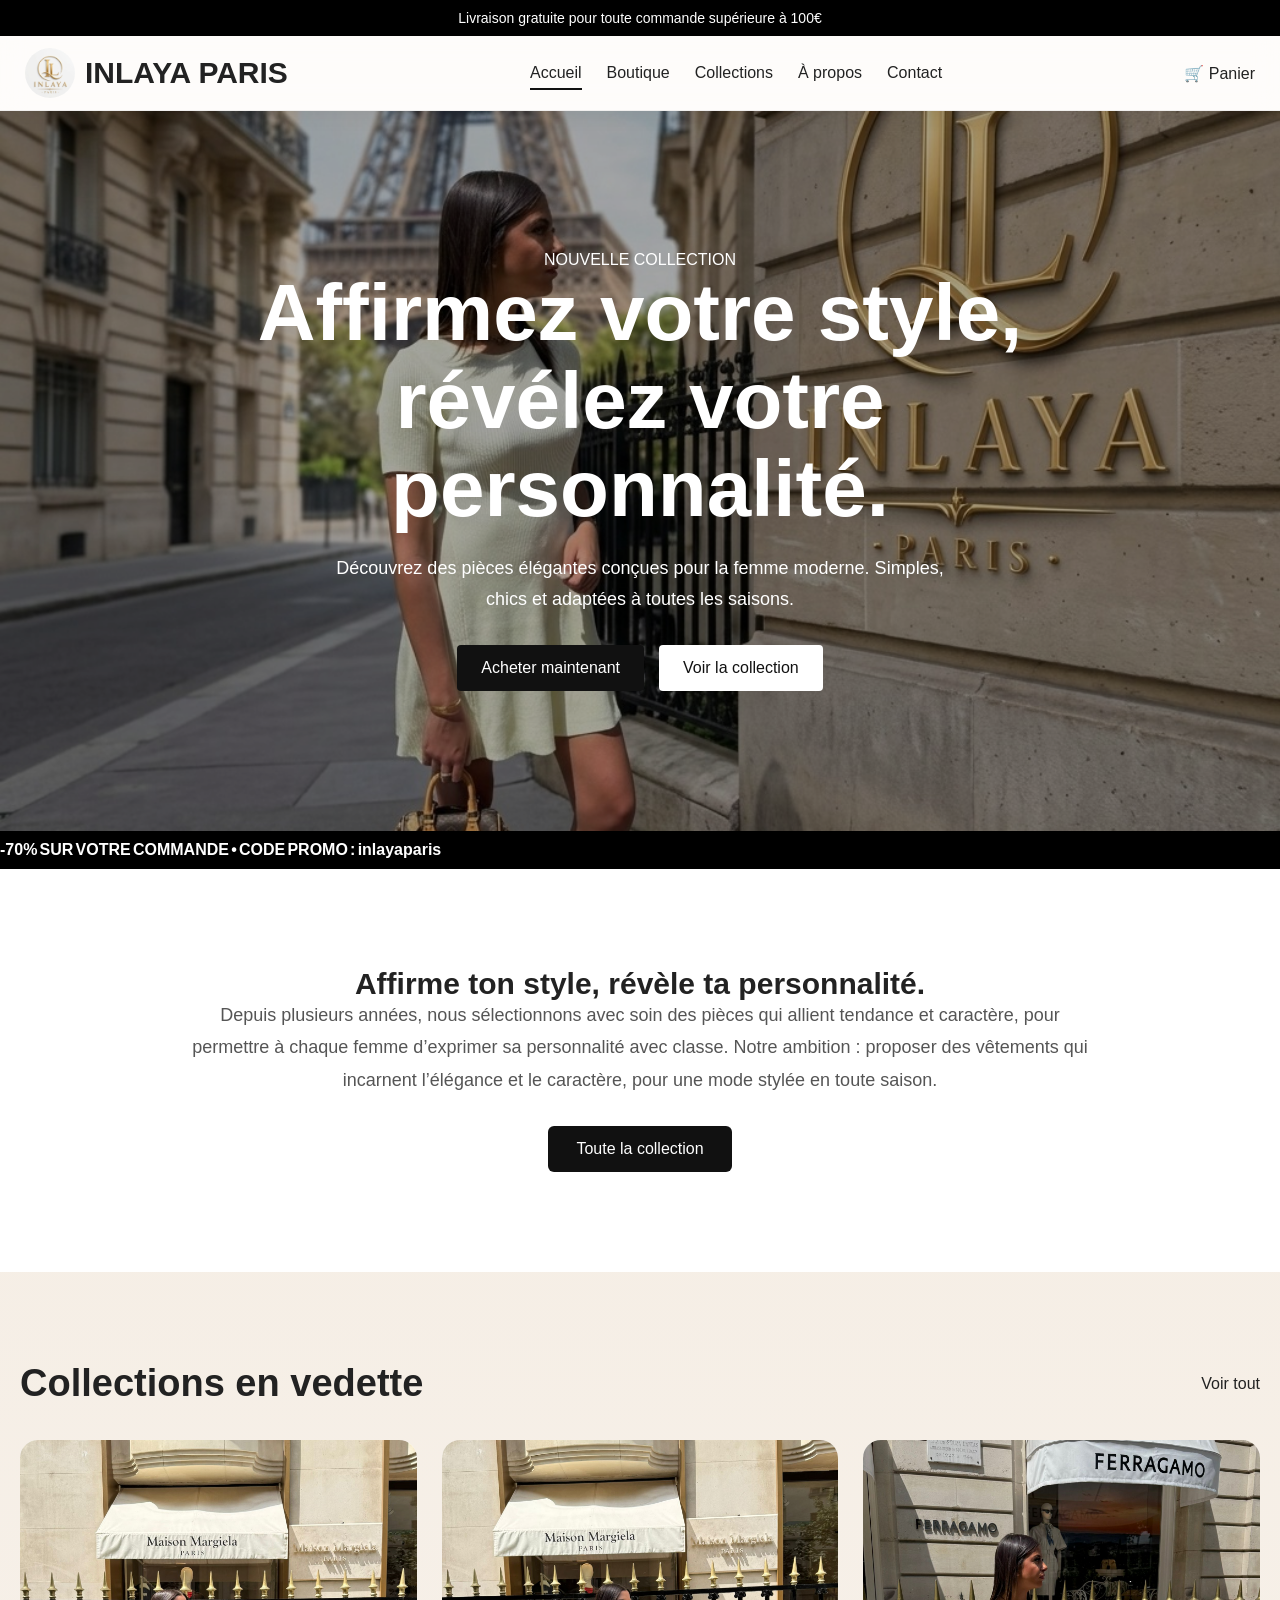
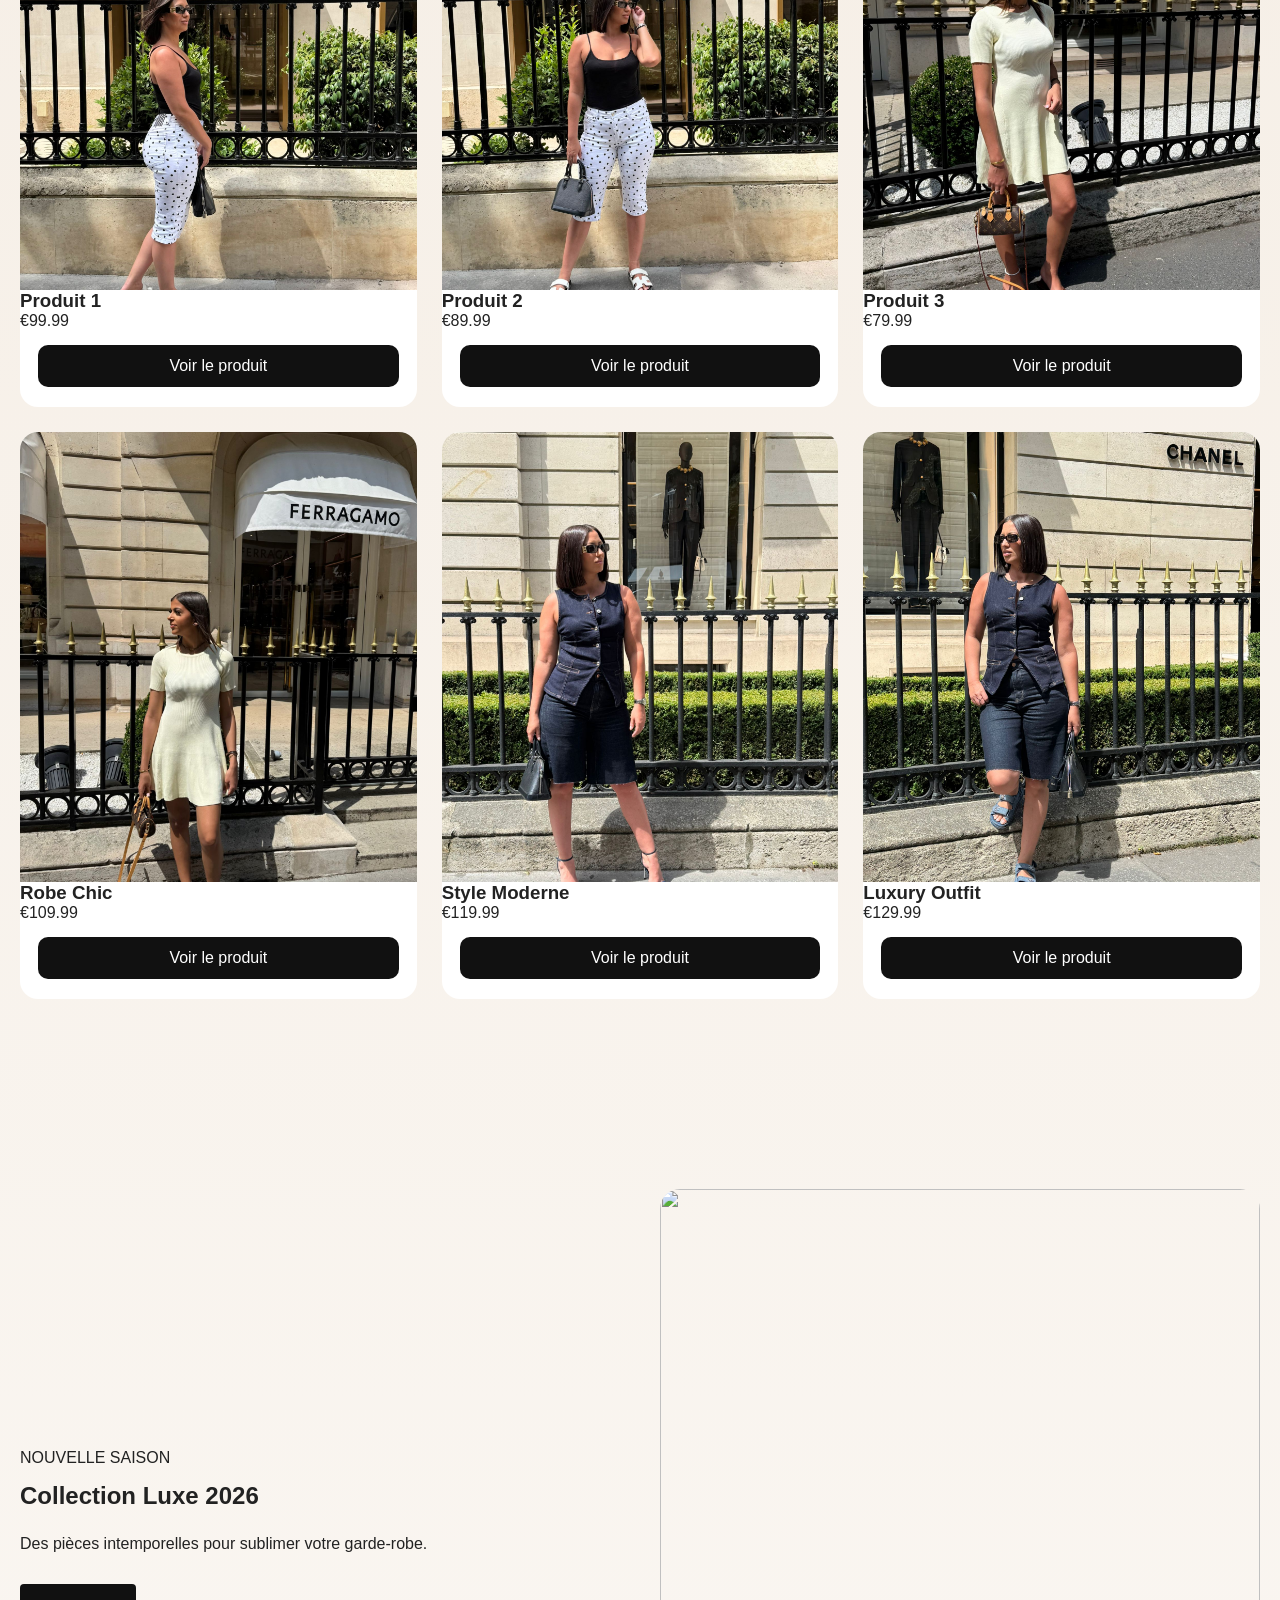
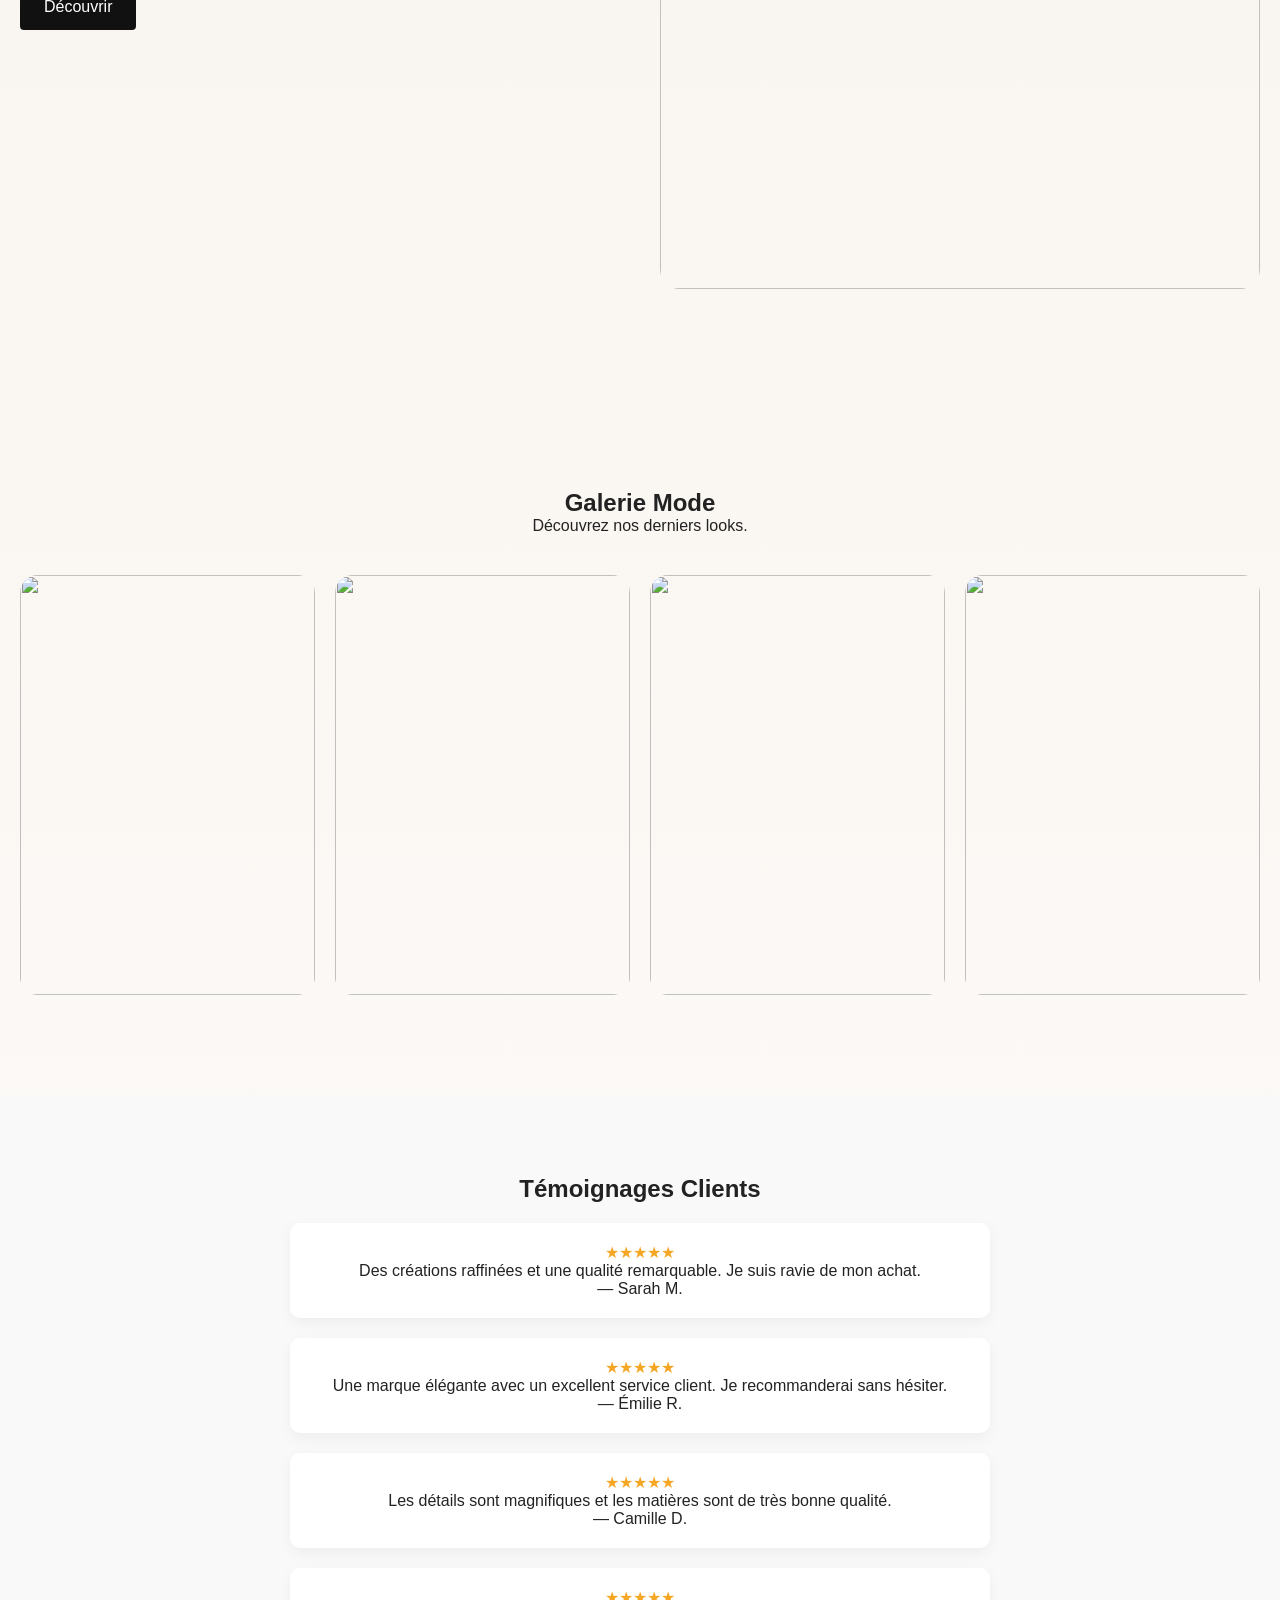
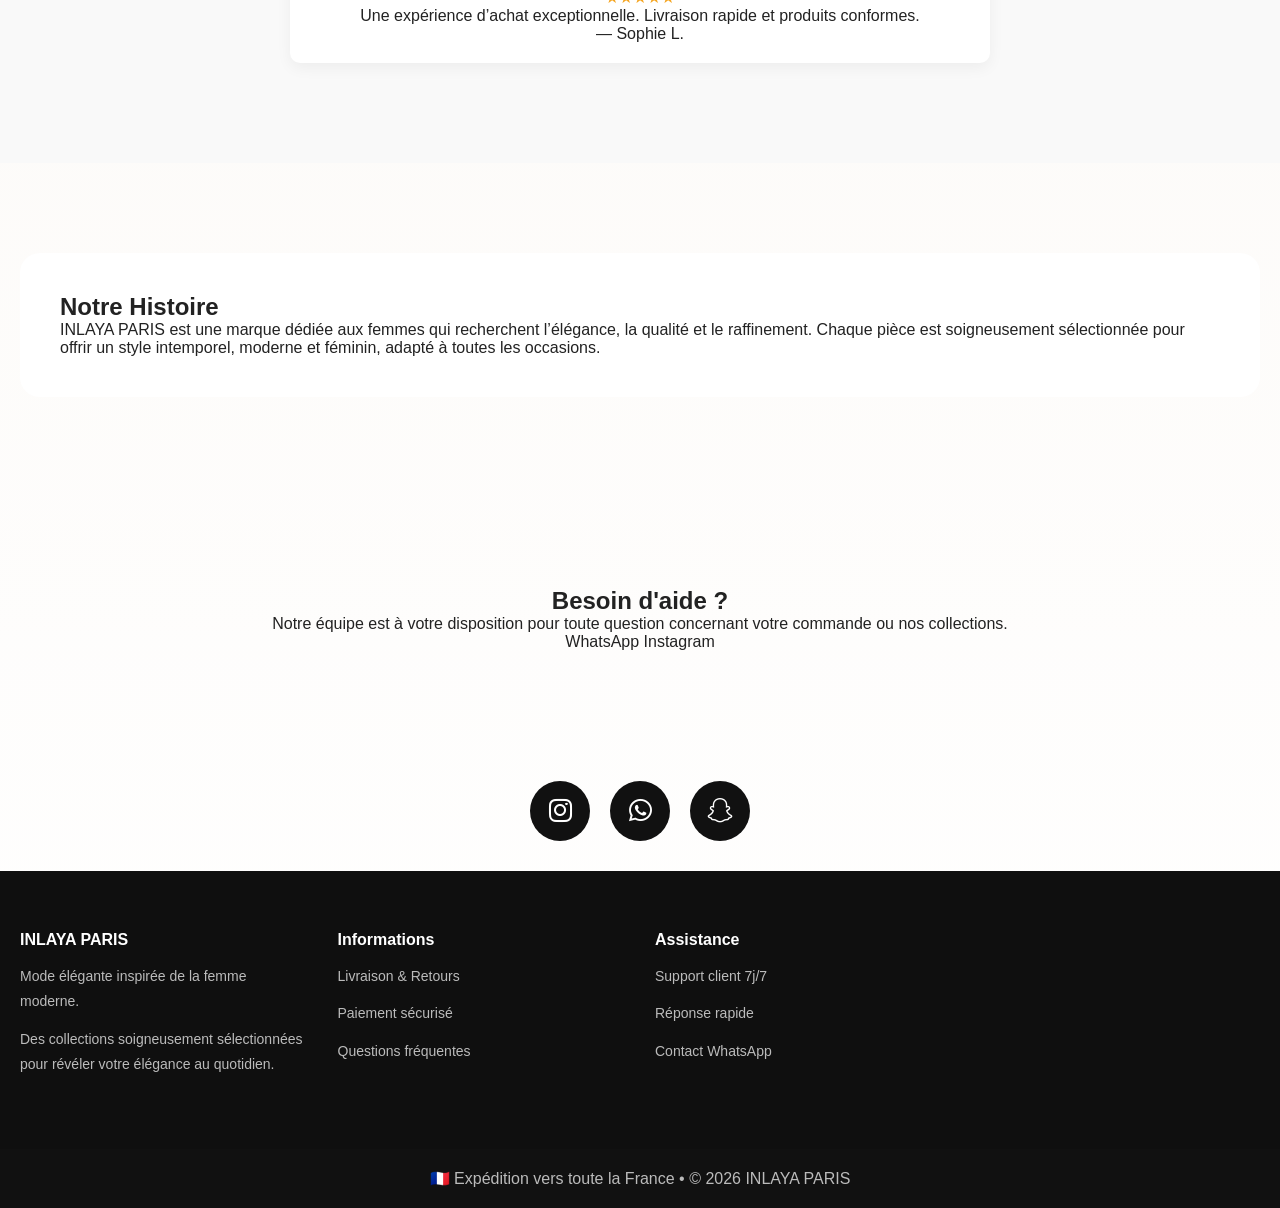
==== index.html @ 88d2aca7 "update" ====
<!DOCTYPE html>
<html lang="fr">
<head>
<meta charset="UTF-8">
<meta name="viewport" content="width=device-width, initial-scale=1.0">

<title>INLAYA PARIS | Nouvelle Collection en ligne</title>

<link rel="stylesheet" href="style.css">

<!-- Font Awesome -->
<link rel="stylesheet" href="https://cdnjs.cloudflare.com/ajax/libs/font-awesome/6.5.1/css/all.min.css">

</head>

<body>

<!-- TOP BAR -->
<div class="topbar">
    <p>Livraison gratuite pour toute commande supérieure à 100€</p>
</div>

<!-- HEADER -->
<header class="header">

   <div class="brand">

    <img src="images/Inlaya-paris.png" alt="INLAYA PARIS Logo" class="brand-logo">


    <h1 class="brand-title">INLAYA PARIS</h1>

</div>

    <button class="menu-btn" id="menuBtn">
        ☰
    </button>

    <nav class="nav">

        <a href="index.html" class="active">Accueil</a>
        <a href="shop.html">Boutique</a>
        <a href="#collections">Collections</a>
        <a href="#about">À propos</a>
        <a href="#contact">Contact</a>

    </nav>

    <div class="cart-btn" onclick="openCart()">
        🛒 Panier
    </div>

</header>


<!-- MOBILE MENU -->

<div class="mobile-menu" id="mobileMenu">

    <a href="index.html">Accueil</a>

    <a href="shop.html">Boutique</a>

    <a href="#collections">Collections</a>

    <a href="#about">À propos</a>

    <a href="#contact">Contact</a>

</div>

<!-- HERO -->

<section class="hero">

    <div class="hero-overlay"></div>

    <div class="hero-content">

        <span class="badge">
            NOUVELLE COLLECTION
        </span>

        <h1>
            Affirmez votre style, révélez votre personnalité.
        </h1>

        <p>
            Découvrez des pièces élégantes conçues pour la femme moderne. Simples, chics et adaptées à toutes les saisons.
        </p>

        <div class="hero-actions">

            <a href="shop.html" class="btn btn-dark">
                Acheter maintenant
            </a>

            <a href="#collections" class="btn btn-light">
                Voir la collection
            </a>

        </div>

    </div>

</section>

<div class="promo-bar">
  <span class="promo-text">-70% SUR VOTRE COMMANDE • CODE PROMO : inlayaparis</span>
</div>


<!-- ABOUT / BRAND TEXT SECTION -->
<section class="brand-message">

    <div class="container">

        <h2 class="brand-title">
            Affirme ton style, révèle ta personnalité.
        </h2>

        <p class="brand-text">
            Depuis plusieurs années, nous sélectionnons avec soin des pièces qui allient tendance et caractère, 
            pour permettre à chaque femme d’exprimer sa personnalité avec classe. 
            Notre ambition : proposer des vêtements qui incarnent l’élégance et le caractère, 
            pour une mode stylée en toute saison.
        </p>

        <a href="shop.html" class="brand-btn">
            Toute la collection
        </a>

    </div>

</section>

<!-- COLLECTIONS -->

<section class="section" id="collections">

    <div class="section-head">

        <h2>
            Collections en vedette
        </h2>

        <a href="shop.html">
            Voir tout
        </a>

    </div>

    <div class="grid-3">

    <article class="card">
        <img src="images/product-1.jpeg" alt="">
        <h3>Produit 1</h3>
        <p>€99.99</p>
        <a href="product.html" class="product-btn">
    Voir le produit
</a>
    </article>

    <article class="card">
        <img src="images/product-2.jpeg" alt="">
        <h3>Produit 2</h3>
        <p>€89.99</p>
        <a href="product.html" class="product-btn">
    Voir le produit
</a>
    </article>

    <article class="card">
        <img src="images/product-3.jpeg" alt="">
        <h3>Produit 3</h3>
        <p>€79.99</p>
        <a href="product.html" class="product-btn">
    Voir le produit
</a>
    </article>

    <!-- PRODUCT 4 -->
    <article class="card">
        <img src="images/product-4.jpeg" alt="Product 4">
        <h3>Robe Chic</h3>
        <p>€109.99</p>
        <a href="product.html" class="product-btn">
    Voir le produit
</a>
    </article>

    <!-- PRODUCT 5 -->
    <article class="card">
        <img src="images/product-5.jpeg" alt="Product 5">
        <h3>Style Moderne</h3>
        <p>€119.99</p>
        <a href="product.html" class="product-btn">
    Voir le produit
</a>
    </article>

    <!-- PRODUCT 6 -->
    <article class="card">
        <img src="images/product-6.jpeg" alt="Product 6">
        <h3>Luxury Outfit</h3>
        <p>€129.99</p>
        <a href="product.html" class="product-btn">
    Voir le produit
</a>
    </article>

</div>

    </div>

</section>

<!-- LOOKBOOK -->

<section class="lookbook">

    <div class="lookbook-content">

        <div class="lookbook-text">

            <span>
                NOUVELLE SAISON
            </span>

            <h2>
                Collection Luxe 2026
            </h2>

            <p>
                Des pièces intemporelles pour sublimer votre garde-robe.
            </p>

            <a href="shop.html" class="btn btn-dark">
                Découvrir
            </a>

        </div>

        <div class="lookbook-image">

            <img src="images/lookbook.jpg" alt="">

        </div>

    </div>

</section>

<!-- GALLERY -->

<section class="gallery-section">

    <div class="gallery-header">

        <h2>Galerie Mode</h2>
        <p>Découvrez nos derniers looks.</p>

    </div>

    <div class="gallery-grid">

        <img src="images/gallery1.jpg" alt="">
        <img src="images/gallery2.jpg" alt="">
        <img src="images/gallery3.jpg" alt="">
        <img src="images/gallery4.jpg" alt="">

    </div>

</section>




<!-- TESTIMONIALS -->

<section class="testimonials">
    <h2>Témoignages Clients</h2>

    <div class="testimonial">
        <p>★★★★★</p>
        <p>Des créations raffinées et une qualité remarquable. Je suis ravie de mon achat.</p>
        <span>— Sarah M.</span>
    </div>

    <div class="testimonial">
        <p>★★★★★</p>
        <p>Une marque élégante avec un excellent service client. Je recommanderai sans hésiter.</p>
        <span>— Émilie R.</span>
    </div>

    <div class="testimonial">
        <p>★★★★★</p>
        <p>Les détails sont magnifiques et les matières sont de très bonne qualité.</p>
        <span>— Camille D.</span>
    </div>

    <div class="testimonial">
        <p>★★★★★</p>
        <p>Une expérience d’achat exceptionnelle. Livraison rapide et produits conformes.</p>
        <span>— Sophie L.</span>
    </div>

</section>

<!-- ABOUT -->

<section class="section" id="about">
    <div class="about-box">
        <h2>Notre Histoire</h2>

        <p>
            INLAYA PARIS est une marque dédiée aux femmes qui recherchent
            l’élégance, la qualité et le raffinement. Chaque pièce est
            soigneusement sélectionnée pour offrir un style intemporel,
            moderne et féminin, adapté à toutes les occasions.
        </p>
    </div>
</section>


<!-- CONTACT -->

<section class="contact-section" id="contact">

    <h2>Besoin d'aide ?</h2>

    <p>
        Notre équipe est à votre disposition pour toute question concernant votre commande ou nos collections.
    </p>

    <div class="contact-buttons">

        <a href="https://wa.me/212762730446" target="_blank" class="contact-btn">
            WhatsApp
        </a>

        <a href="https://instagram.com/inlaya_paris" target="_blank" class="contact-btn">
            Instagram
        </a>

    </div>

</section>

<!-- SOCIAL ICONS -->

<div class="social-icons">

    <a href="https://instagram.com/inlaya_paris?igsh=MWNzd2pnZnVuemdpNg==" target="_blank">
        <i class="fab fa-instagram"></i>
    </a>

    <a href="https://wa.me/212762730446" target="_blank">
        <i class="fab fa-whatsapp"></i>
    </a>

    <a href="https://snapchat.com/add/inlayaparis" target="_blank">
        <i class="fab fa-snapchat"></i>
    </a>

</div>

<!-- FOOTER SECTION -->

<section class="footer-section">

    <footer class="footer">

        <div>
    <h3>INLAYA PARIS</h3>

    <p>
        Mode élégante inspirée de la femme moderne.
    </p>

    <p>
        Des collections soigneusement sélectionnées pour révéler votre élégance au quotidien.
    </p>

</div>

        <div>
            <h3>Informations</h3>
            <p>Livraison & Retours</p>
            <p>Paiement sécurisé</p>
            <p>Questions fréquentes</p>
        </div>

        <div>
            <h3>Assistance</h3>
            <p>Support client 7j/7</p>
            <p>Réponse rapide</p>
            <p>Contact WhatsApp</p>
        </div>

    </footer>

    <div class="copyright">

        <p>🇫🇷 Expédition vers toute la France • © 2026 INLAYA PARIS</p>

    </div>

</section>

<script src="script.js"></script>

</body>
</html>
---- style.css ----
:root{
    --bg:#f3eadf;
    --dark:#111;
    --light:#fff;
    --text:#222;
    --muted:#666;
    --line:rgba(0,0,0,.08);
}


*{
    margin:0;
    padding:0;
    box-sizing:border-box;
    scroll-behavior:smooth;
    transition:all 0.3s ease;
}

html{
    scroll-behavior:smooth;
}

body{
    font-family:Arial, Helvetica, sans-serif;
    background:linear-gradient(to bottom, #f3eadf, #ffffff);
    color:var(--text);
    overflow-x:hidden;
}

a{
    text-decoration:none;
    color:inherit;
}

img{
    width:100%;
    display:block;
}

/* TOPBAR */
.topbar{
    background:#000;
    color:#fff;
    text-align:center;
    padding:10px;
    font-size:14px;
}

/* HEADER */
.header{
    height:75px;
    padding:0 25px;
    display:flex;
    justify-content:space-between;
    align-items:center;
    background:rgba(255,255,255,.85);
    backdrop-filter:blur(12px);
    position:sticky;
    top:0;
    z-index:999;
    border-bottom:1px solid rgba(0,0,0,.05);
    box-shadow:0 5px 20px rgba(0,0,0,0.05);
}

.logo{
    font-size:28px;
    font-weight:700;
    letter-spacing:1px;
}

.nav{
    display:flex;
    gap:25px;
}

.nav a{
    position:relative;
    padding:5px 0;
}

.nav a::after{
    content:"";
    position:absolute;
    left:0;
    bottom:-3px;
    width:0;
    height:2px;
    background:#111;
    transition:.3s;
}

.nav a:hover::after,
.nav .active::after{
    width:100%;
}

.menu-btn{
    display:none;
    border:none;
    background:none;
    font-size:30px;
    cursor:pointer;
}

/* MOBILE MENU */
.mobile-menu{
    display:none;
    background:white;
    width:100%;
    position:fixed;
    top:75px;
    left:0;
    z-index:998;
    border-bottom:1px solid var(--line);
}

.mobile-menu a{
    display:block;
    padding:15px 20px;
    border-bottom:1px solid rgba(0,0,0,.05);
}

.mobile-menu.open{
    display:block;
}

/* HERO */
.hero{
    min-height:80vh;
    background:url("images/inlaya-Hero.jpg") center center/cover no-repeat;
    position:relative;
    display:flex;
    justify-content:center;
    align-items:center;
    text-align:center;
    padding:20px;
}

.hero-overlay{
    position:absolute;
    inset:0;
    background:rgba(0,0,0,.35);
}

.hero-content{
    position:relative;
    z-index:2;
    color:white;
    max-width:850px;
    animation:fadeUp 1s ease;
}

.hero h1{
    font-size:clamp(40px,7vw,80px);
    line-height:1.1;
    margin-bottom:20px;
}

.hero p{
    max-width:650px;
    margin:auto;
    font-size:18px;
    line-height:1.7;
}

.hero-actions{
    margin-top:30px;
    display:flex;
    justify-content:center;
    gap:15px;
    flex-wrap:wrap;
}

/* BUTTONS */
.btn{
    padding:14px 24px;
    border-radius:4px;
    transition:.3s;
}

.btn-dark{
    background:#111;
    color:white;
}

.btn-light{
    background:white;
    color:#111;
}

.btn:hover{
    transform:translateY(-3px);
    opacity:0.9;
}

/* FEATURED */
.featured{
    padding:40px 20px;
}

.featured-card{
    max-width:1300px;
    margin:auto;
    overflow:hidden;
    border-radius:20px;
    position:relative;
}

.featured-card img{
    height:700px;
    object-fit:cover;
    transition:0.4s;
}

.featured-card:hover img{
    transform:scale(1.05);
}

.featured-text{
    position:absolute;
    left:30px;
    bottom:30px;
    background:rgba(255,255,255,.92);
    padding:20px;
    border-radius:15px;
}

/* SECTION */
.section{
    max-width:1300px;
    margin:auto;
    padding:90px 20px;
}

.section-head{
    display:flex;
    justify-content:space-between;
    align-items:center;
    margin-bottom:35px;
}

.section-head h2{
    font-size:38px;
}

/* GRIDS */
.grid-3{
    display:grid;
    grid-template-columns:repeat(3,1fr);
    gap:25px;
}

/* CARDS */
.card{
    background:white;
    border-radius:18px;
    overflow:hidden;
    transition:.4s;
}

.card:hover{
    transform:translateY(-10px);
    box-shadow:0 20px 40px rgba(0,0,0,.12);
}

.card img{
    height:450px;
    object-fit:cover;
    transition:0.4s;
}

.card:hover img{
    transform:scale(1.05);
}

.card button{
    margin:15px 18px 20px;
    width:calc(100% - 36px);
    padding:12px;
    border:none;
    background:#111;
    color:white;
    border-radius:10px;
    cursor:pointer;
}

/* LOOKBOOK */
.lookbook{
    padding:100px 20px;
}

.lookbook-content{
    max-width:1300px;
    margin:auto;
    display:grid;
    grid-template-columns:1fr 1fr;
    gap:60px;
    align-items:center;
}

.lookbook-image img{
    height:700px;
    object-fit:cover;
    border-radius:20px;
}

/* GALLERY */
.gallery-section{
    padding:100px 20px;
}

.gallery-header{
    text-align:center;
    margin-bottom:40px;
}

.gallery-grid{
    max-width:1300px;
    margin:auto;
    display:grid;
    grid-template-columns:repeat(4,1fr);
    gap:20px;
}

.gallery-grid img{
    height:420px;
    object-fit:cover;
    border-radius:18px;
    transition:0.4s;
}

.gallery-grid img:hover{
    transform:scale(1.05);
}


/* TESTIMONIALS */
.testimonials{
    padding:80px 20px;
    text-align:center;
    background:#f9f9f9;
}

.testimonial{
    max-width:700px;
    margin:20px auto;
    padding:20px;
    background:white;
    border-radius:10px;
    box-shadow:0 5px 15px rgba(0,0,0,0.05);
}

.testimonial p:first-child{
    color:#f5a623;
}

/* ABOUT */
.about-box{
    background:white;
    border-radius:20px;
    padding:40px;
}

/* CONTACT */
.contact-section{
    padding:100px 20px;
    text-align:center;
}

.footer{
    background:#000;
    color:#fff;
    padding:60px 20px;
    display:grid;
    grid-template-columns:repeat(3,1fr);
    gap:30px;
}

.footer h3{
    margin-bottom:15px;
    font-size:16px;
    color:#fff;
}

.footer p,
.footer a{
    color:#bbb;
    font-size:14px;
    line-height:1.7;
    text-decoration:none;
    display:block;
    margin-bottom:8px;
}

/* SOCIAL ICONS (FINAL CLEAN) */
.social-icons{
    display:flex;
    justify-content:center;
    align-items:center;
    gap:20px;
    padding:30px 0;
}

.social-icons a{
    width:60px;
    height:60px;
    display:flex;
    align-items:center;
    justify-content:center;
    border-radius:50%;
    background:#111;
    color:white;
    font-size:26px;
    transition:0.3s;
}

.social-icons a:hover{
    transform:scale(1.1);
}

/* ANIMATION */
@keyframes fadeUp{
    from{
        opacity:0;
        transform:translateY(40px);
    }
    to{
        opacity:1;
        transform:translateY(0);
    }
}

/* RESPONSIVE */
@media(max-width:992px){

    .nav{display:none;}
    .menu-btn{display:block;}

    .grid-3,
    .gallery-grid,
    .instagram-grid,
    .footer,
    .lookbook-content{
        grid-template-columns:1fr;
    }

    .hero h1{font-size:45px;}
}

@media(max-width:600px){
    .hero{min-height:75vh;}
    .section-head{flex-direction:column; gap:10px;}
}

.brand{
    display:flex;
    align-items:center;
    justify-content:flex-start;
    gap:10px;
    height:75px;
}

/* reset ديال h1 باش مايبقاش يطلع ولا يهبط */
.brand-title{
    font-size:30px;
    font-weight:700;
    margin:0;
    padding:0;
    line-height:1;
}

/* logo مضمون مايتشوهش */
.brand-logo{
    width:50px;
    height:50px;
    display:block;
    object-fit:cover;
    border-radius:50%;
}


.card img{
    width:100%;
    height:450px;
    object-fit:cover;
    display:block;
}

.footer{
    background:#0f0f0f;
    color:#fff;
    padding:60px 20px;
    display:grid;
    grid-template-columns:repeat(4,1fr);
    gap:30px;
}

.footer h2{
    font-size:22px;
    margin-bottom:10px;
}

.footer h3{
    margin-bottom:15px;
    font-size:16px;
    color:#fff;
}

.footer p,
.footer a{
    color:#bbb;
    font-size:14px;
    line-height:1.7;
    text-decoration:none;
    display:block;
    margin-bottom:8px;
}

.footer a:hover{
    color:#fff;
    text-decoration:underline;
}

.footer-bottom{
    background:#000;
    color:#888;
    text-align:center;
    padding:15px;
    font-size:13px;
    border-top:1px solid rgba(255,255,255,0.1);
}

.trust-badges{
    display:flex;
    justify-content:center;
    gap:30px;
    padding:30px;
    background:#fff;
    font-weight:bold;
    flex-wrap:wrap;
}

.faq-mini{
    text-align:center;
    padding:40px 20px;
    background:#f9f9f9;
}

.faq-mini h3{
    margin-bottom:15px;
}

.copyright{
    display:flex;
    justify-content:center;
    align-items:center;
    gap:10px;
    padding:20px;
    background:#111;
    color:#bbb;
}

.flag{
    width:25px;
    height:18px;
    object-fit:cover;
}

.promo-bar {
  background-color: #000;
  color: #fff;
  font-weight: bold;
  overflow: hidden;
  white-space: nowrap;
  font-family: 'Poppins', sans-serif;
  padding: 10px 0;
}

.promo-text {
  display: inline-block;
  animation: slideText 10s linear infinite;
}

@keyframes slideText {
  from { transform: translateX(100%); }
  to { transform: translateX(-100%); }
}

.footer p{
    color:#bbb;
    line-height:1.8;
    margin-bottom:12px;
    font-size:14px;
}

.brand-message{
    padding:100px 20px;
    background:#fff;
    text-align:center;
}

.brand-message .container{
    max-width:900px;
    margin:auto;
}


.brand-text{
    font-size:18px;
    line-height:1.8;
    color:#555;
    margin-bottom:30px;
}

.brand-btn{
    display:inline-block;
    padding:14px 28px;
    background:#111;
    color:#fff;
    border-radius:6px;
    text-decoration:none;
    transition:0.3s;
}

.brand-btn:hover{
    transform:translateY(-3px);
    background:#000;
}

.lookbook-content{
    display:grid;
    grid-template-columns:1fr 1fr;
    gap:40px;
    align-items:center;
}

.lookbook-text{
    display:flex;
    flex-direction:column;
    align-items:flex-start;
}

.lookbook-text span{
    margin-bottom:15px;
}

.lookbook-text h2{
    margin-bottom:20px;
}

.lookbook-text p{
    margin-bottom:25px;
    line-height:1.8;
}

.lookbook-text .btn{
    display:inline-block;
}

.product-btn{
    display:block;
    margin:15px 18px 20px;
    text-align:center;
    padding:12px;
    background:#111;
    color:white;
    border-radius:10px;
}
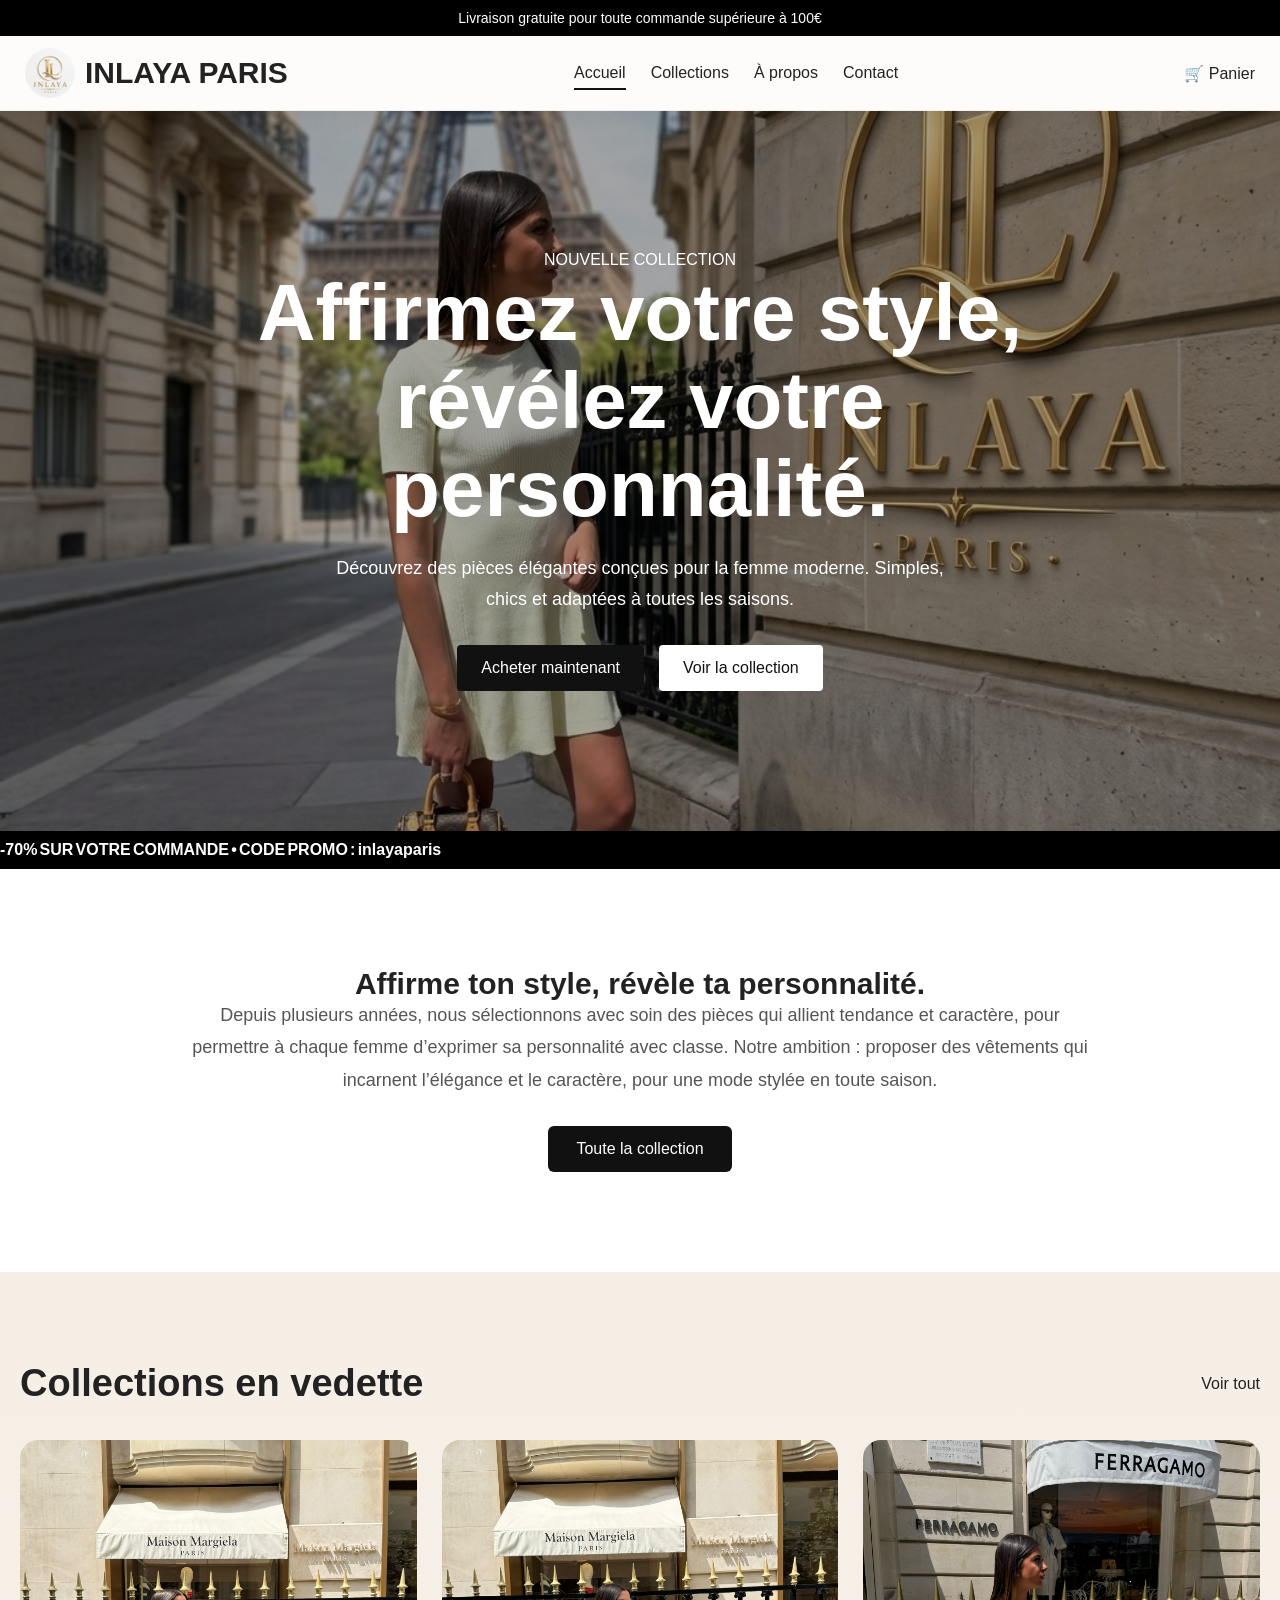
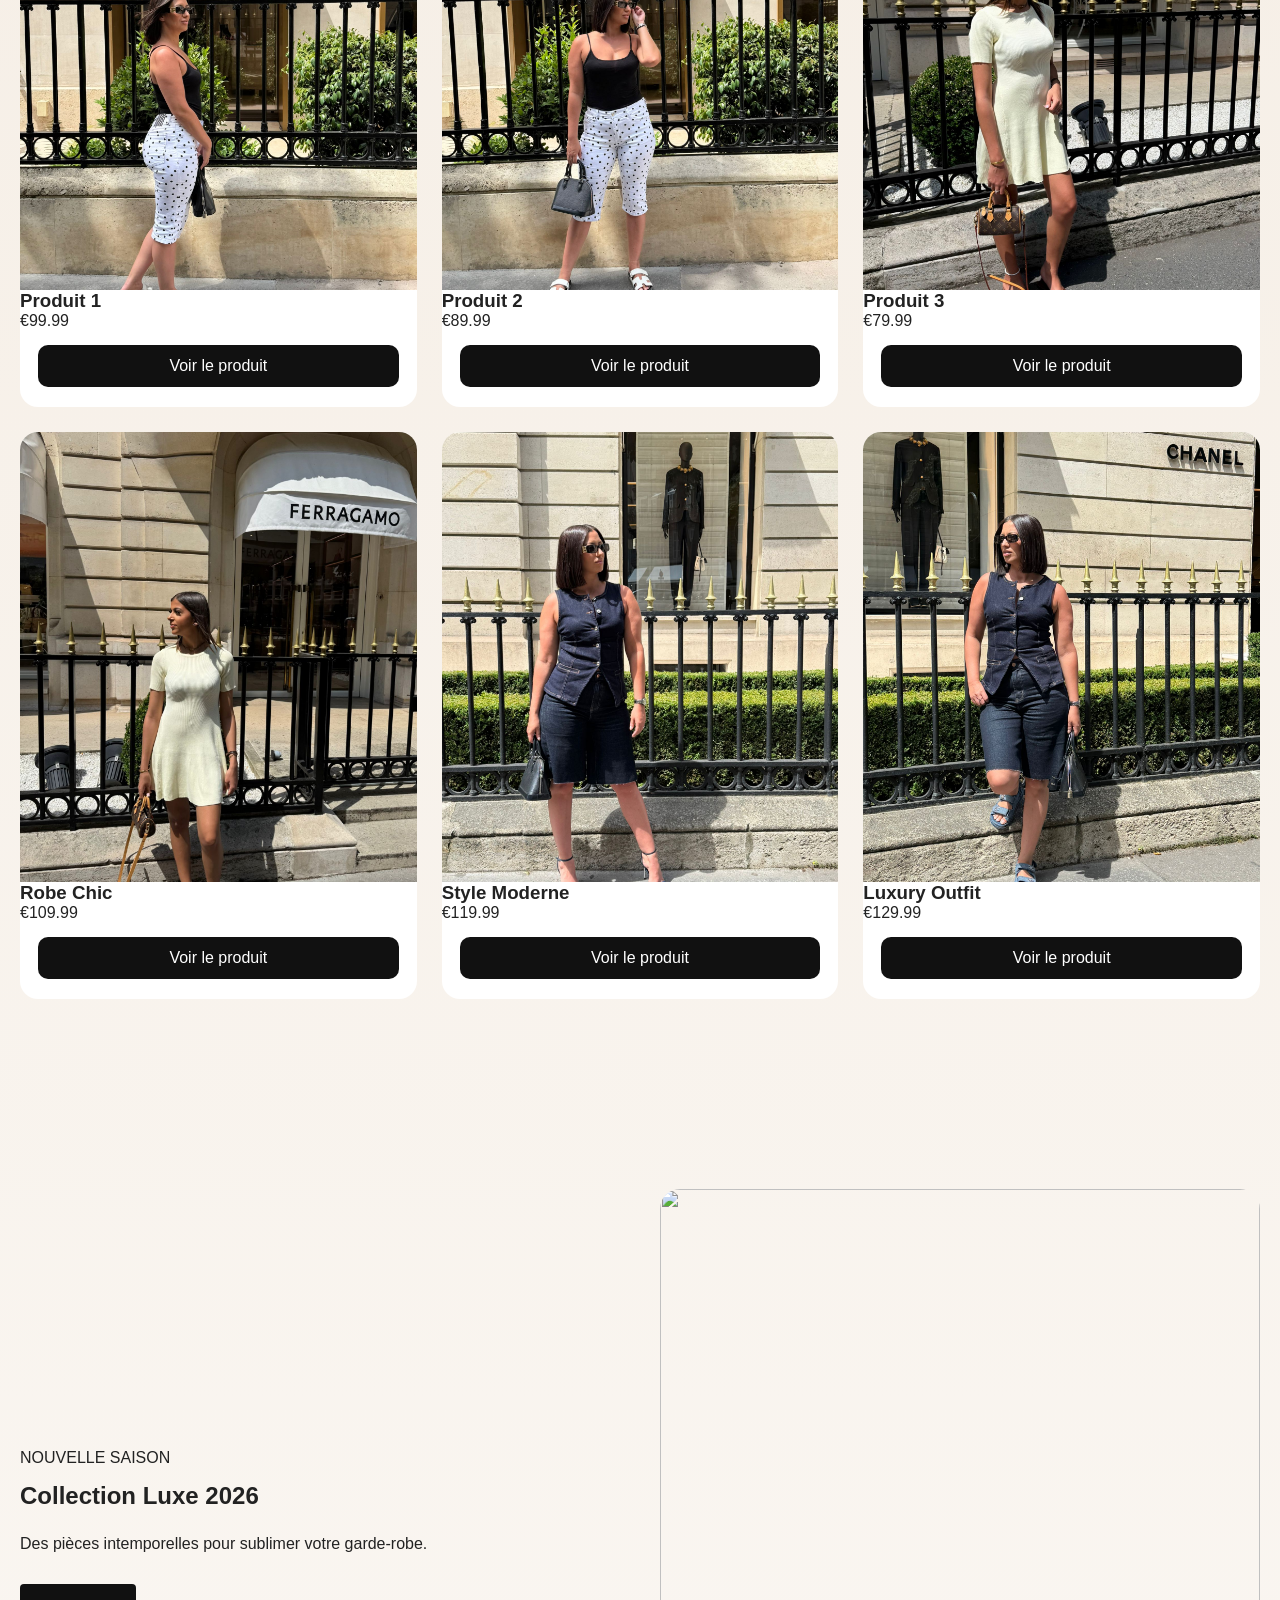
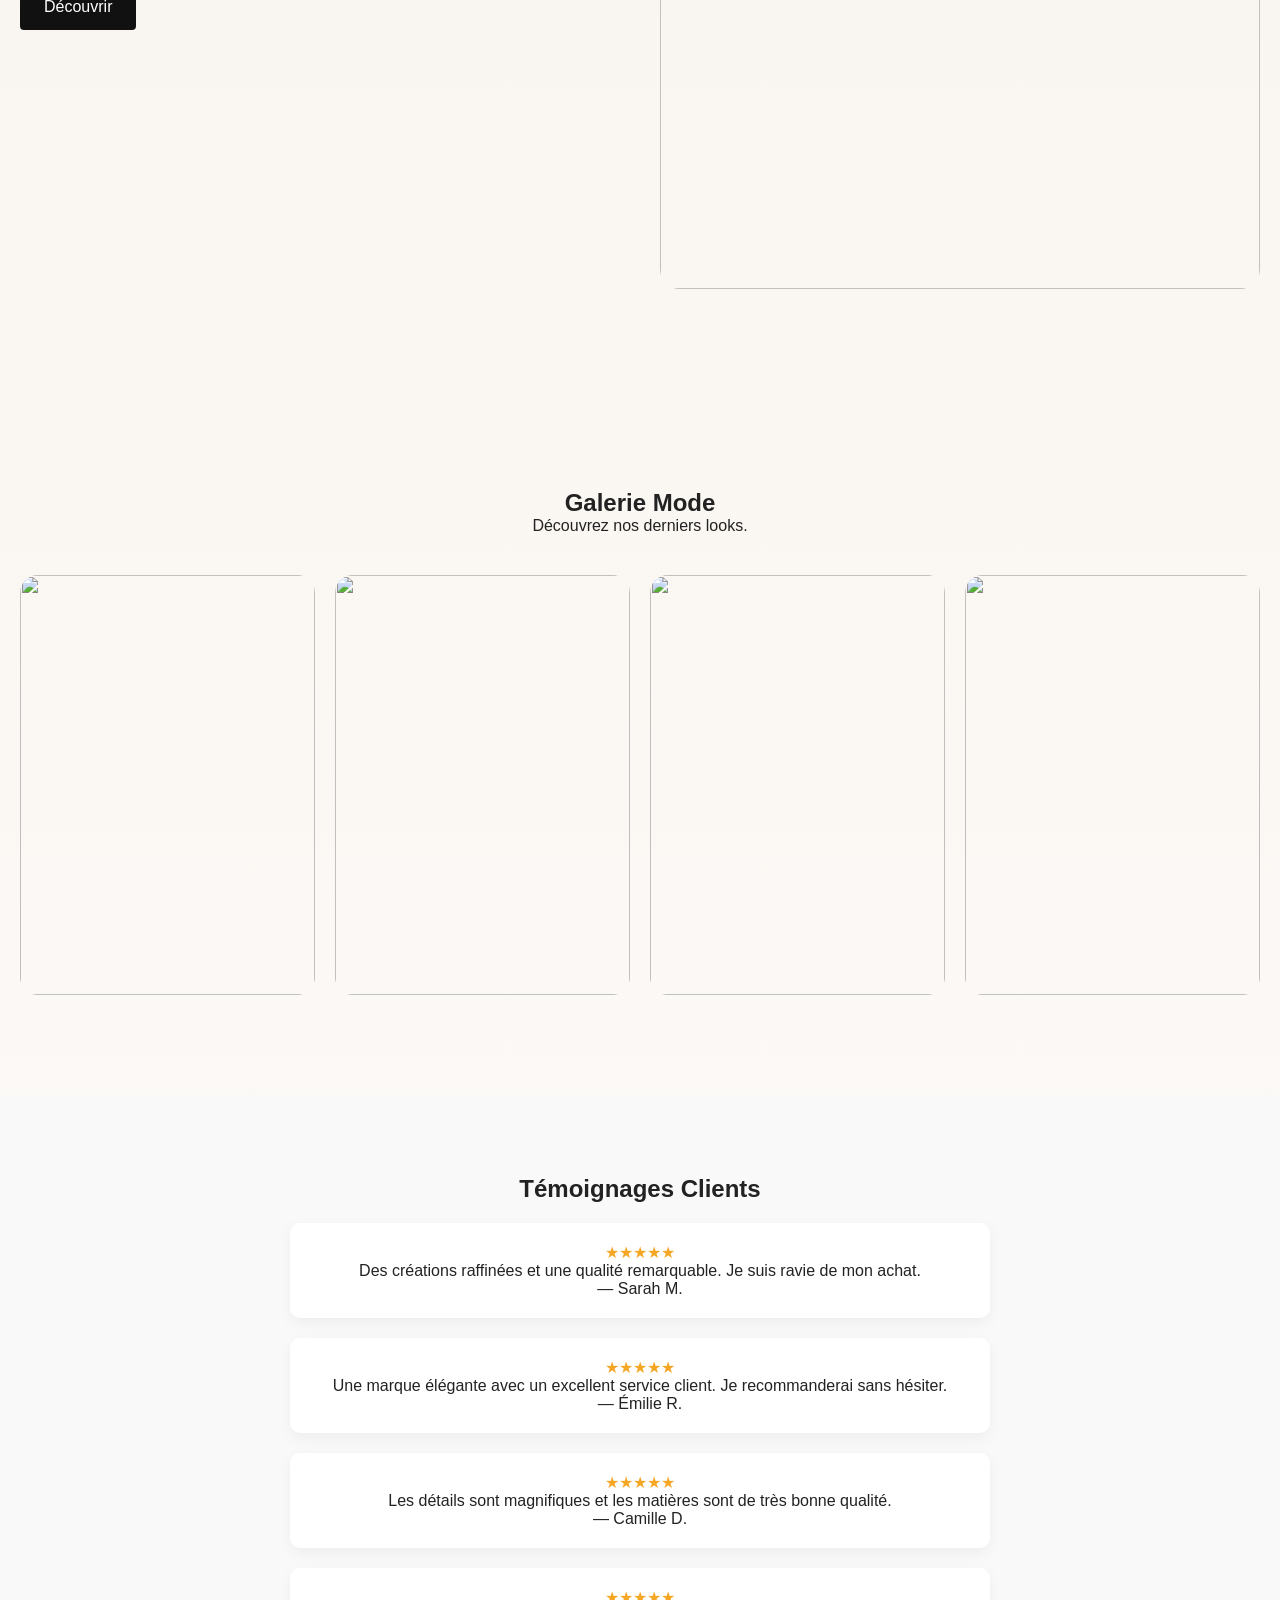
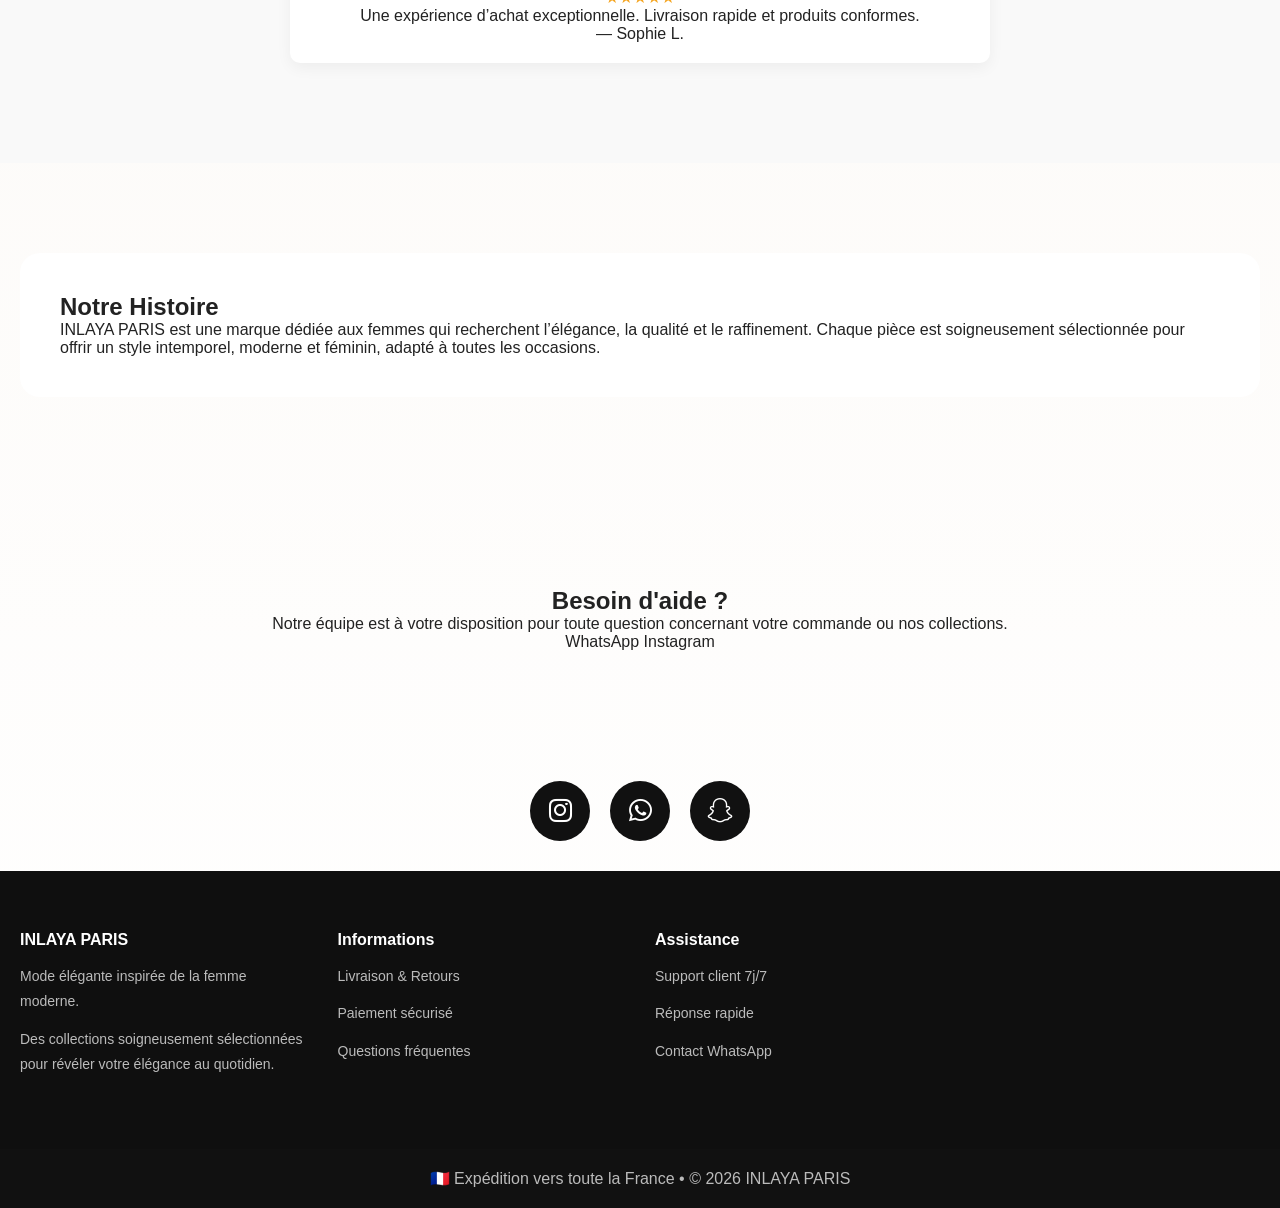
==== commit 39d85e71: "update" ====
--- a/index.html
+++ b/index.html
@@ -39,16 +39,16 @@
     <nav class="nav">
 
         <a href="index.html" class="active">Accueil</a>
-        <a href="shop.html">Boutique</a>
         <a href="#collections">Collections</a>
         <a href="#about">À propos</a>
         <a href="#contact">Contact</a>
 
     </nav>
-
-    <div class="cart-btn" onclick="openCart()">
-        🛒 Panier
-    </div>
+    
+
+    <!-- ⚠️ هاد هو الزر اللي كان ناقص -->
+    <a href="cart.html" class="cart-btn">🛒 Panier</a>
+  </nav>
 
 </header>
 
@@ -58,8 +58,6 @@
 <div class="mobile-menu" id="mobileMenu">
 
     <a href="index.html">Accueil</a>
-
-    <a href="shop.html">Boutique</a>
 
     <a href="#collections">Collections</a>
 
@@ -91,7 +89,7 @@
 
         <div class="hero-actions">
 
-            <a href="shop.html" class="btn btn-dark">
+            <a href="#collections" class="btn btn-dark">
                 Acheter maintenant
             </a>
 
@@ -126,7 +124,7 @@
             pour une mode stylée en toute saison.
         </p>
 
-        <a href="shop.html" class="brand-btn">
+        <a href="#collections" class="brand-btn">
             Toute la collection
         </a>
 
--- a/style.css
+++ b/style.css
@@ -665,4 +665,8 @@
     background:#111;
     color:white;
     border-radius:10px;
-}+}
+
+
+
+
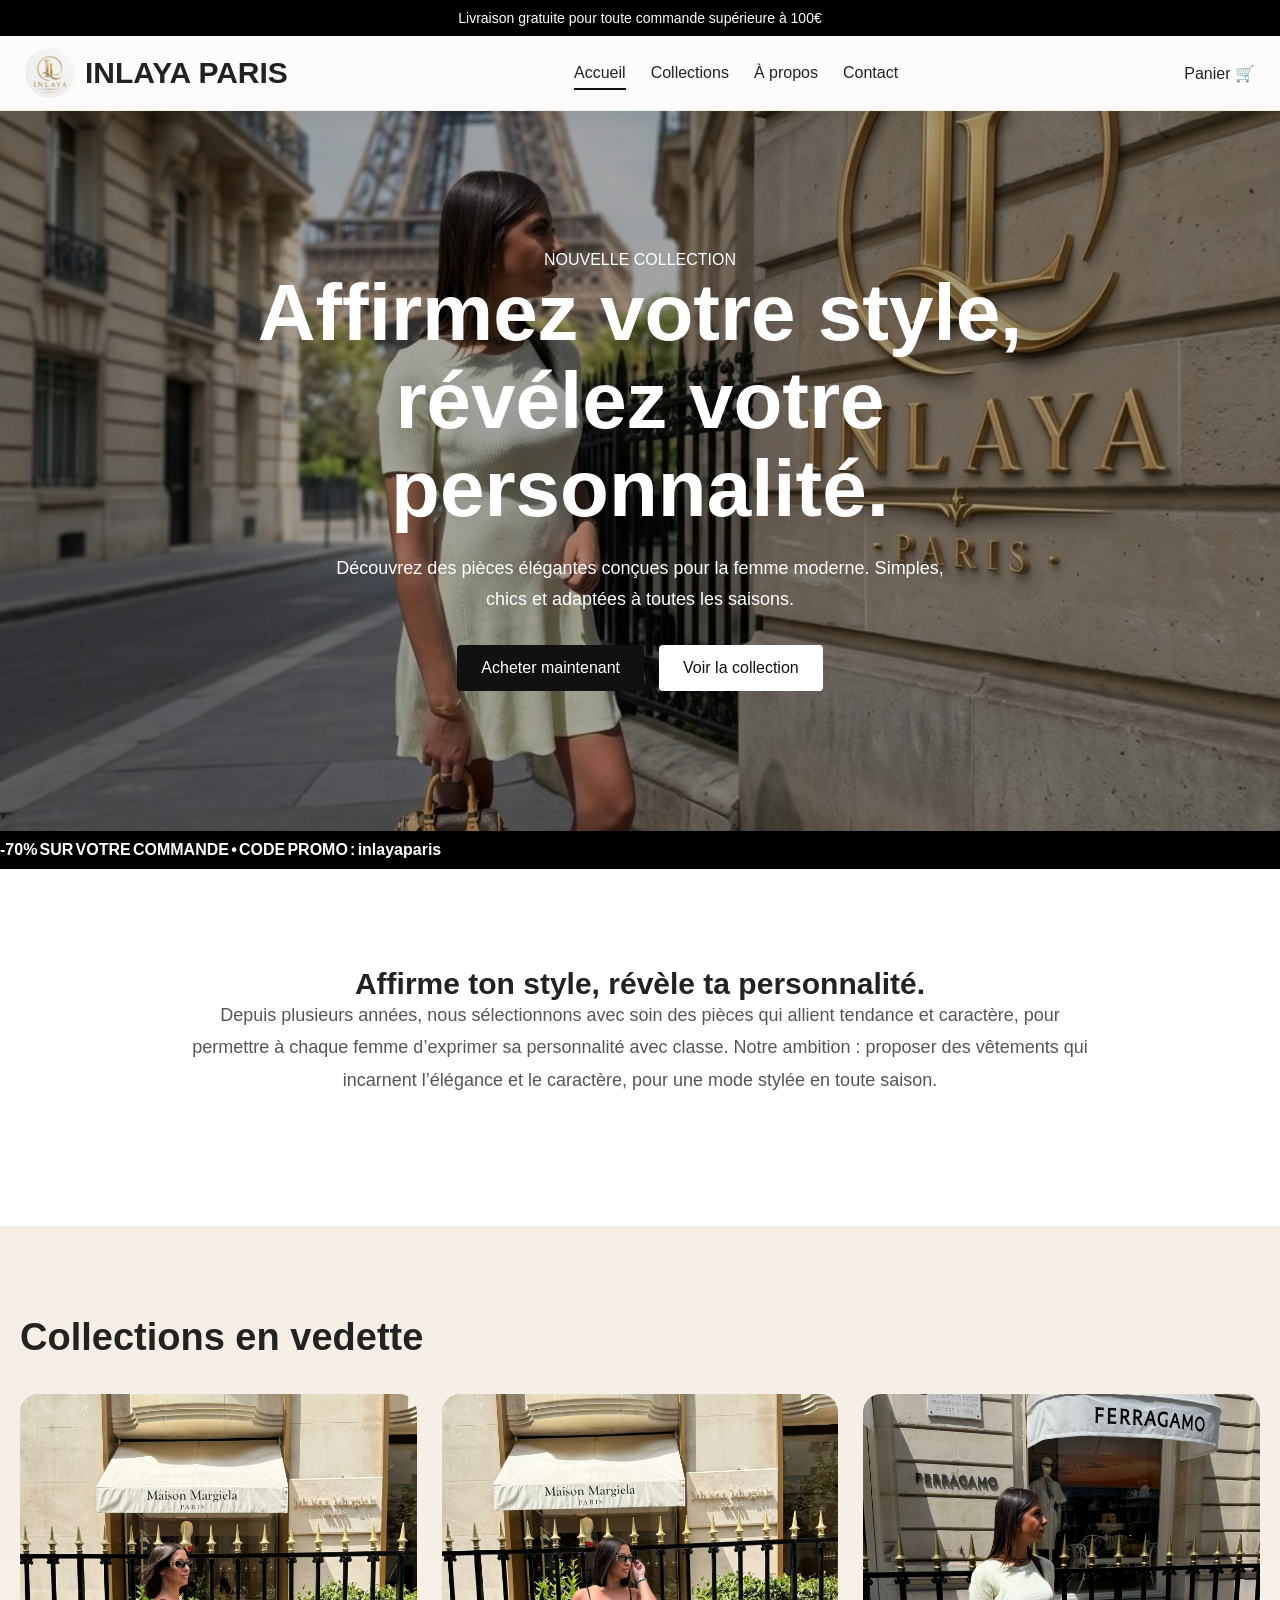
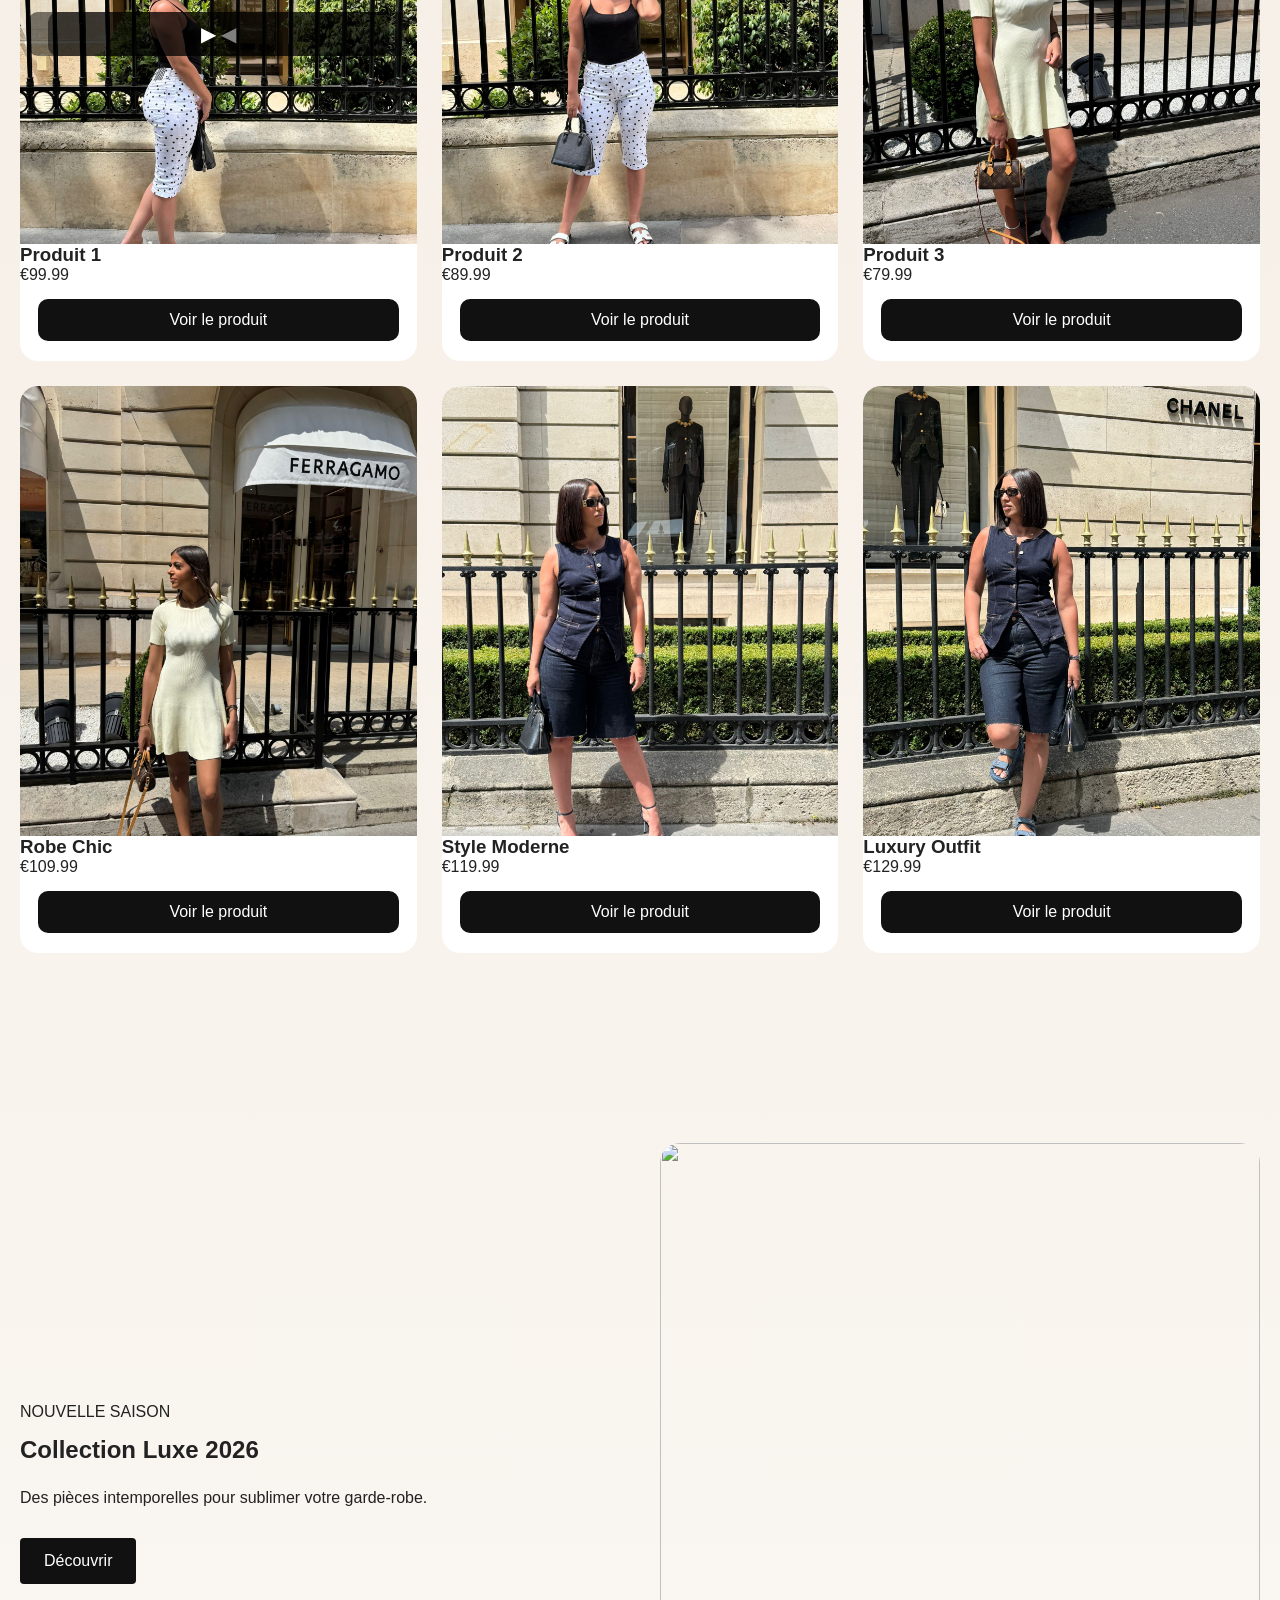
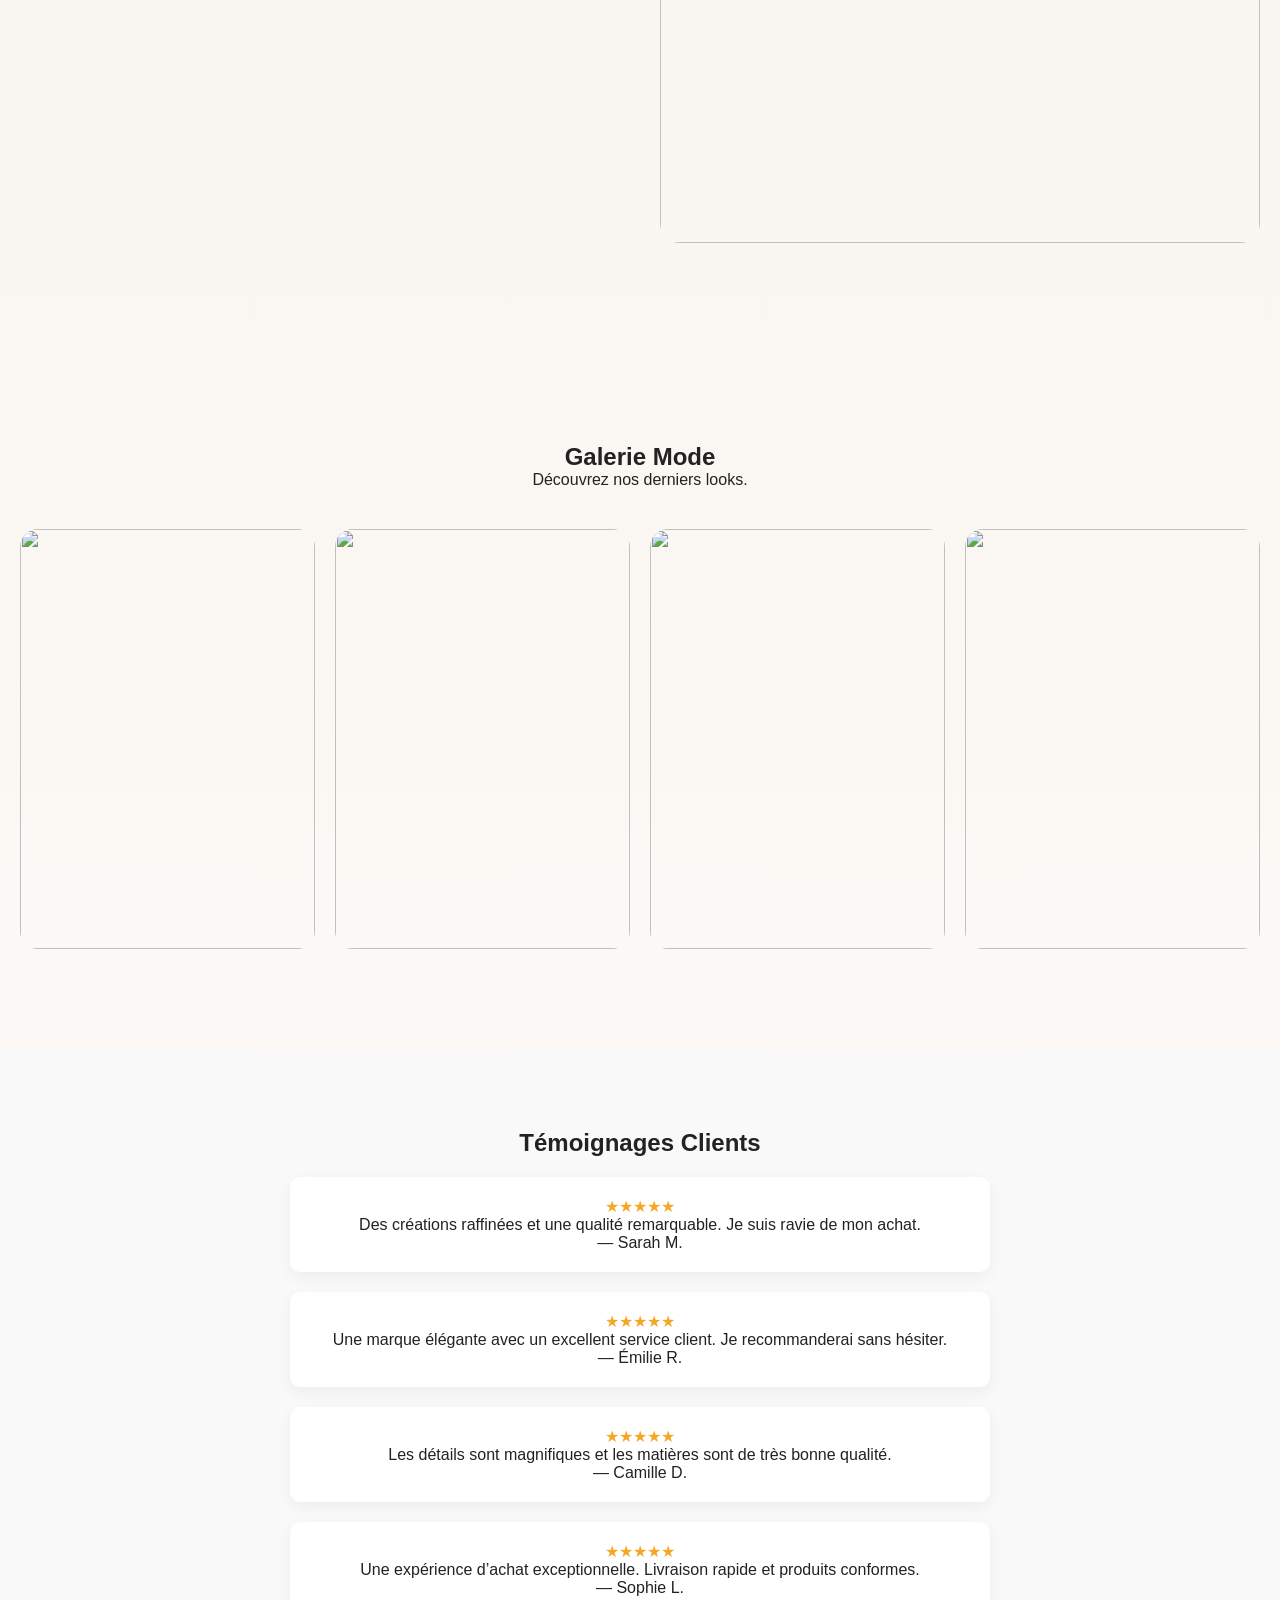
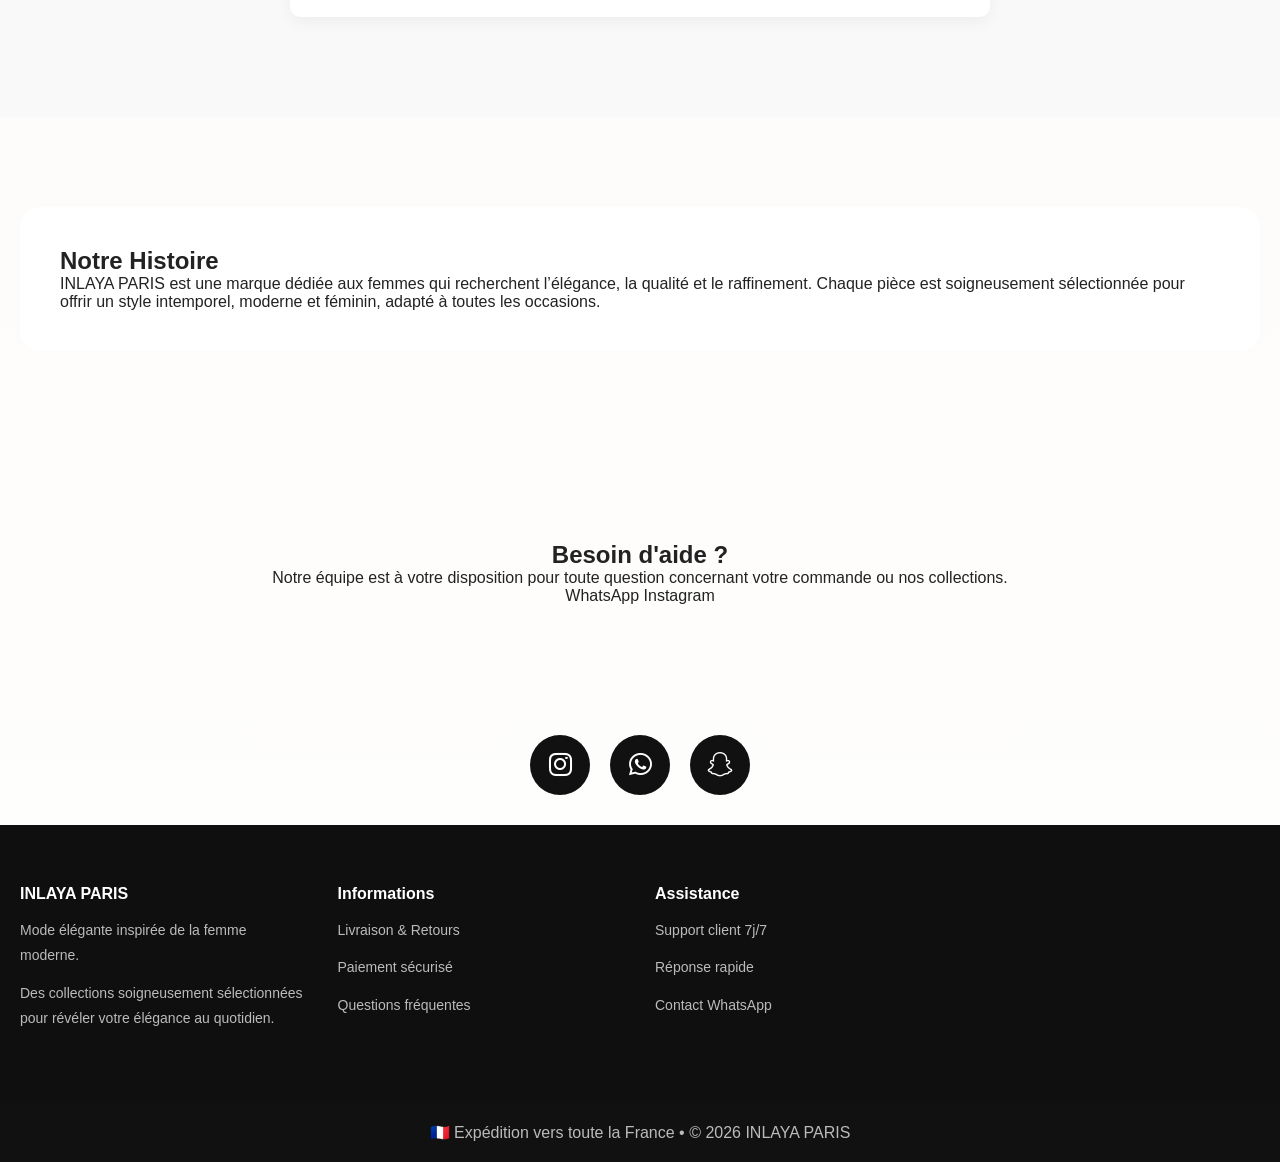
==== commit a0960ebd: "update" ====
--- a/index.html
+++ b/index.html
@@ -39,7 +39,7 @@
     <nav class="nav">
 
         <a href="index.html" class="active">Accueil</a>
-        <a href="#collections">Collections</a>
+        <a href="#products">Collections</a>
         <a href="#about">À propos</a>
         <a href="#contact">Contact</a>
 
@@ -47,8 +47,9 @@
     
 
     <!-- ⚠️ هاد هو الزر اللي كان ناقص -->
-    <a href="cart.html" class="cart-btn">🛒 Panier</a>
-  </nav>
+    <nav class="nav">
+  <a href="cart.html">Panier 🛒</a>
+</nav>
 
 </header>
 
@@ -59,7 +60,7 @@
 
     <a href="index.html">Accueil</a>
 
-    <a href="#collections">Collections</a>
+    <a href="#products">Collections</a>
 
     <a href="#about">À propos</a>
 
@@ -89,11 +90,11 @@
 
         <div class="hero-actions">
 
-            <a href="#collections" class="btn btn-dark">
+            <a href="#products" class="btn btn-dark">
                 Acheter maintenant
             </a>
 
-            <a href="#collections" class="btn btn-light">
+            <a href="#products" class="btn btn-light">
                 Voir la collection
             </a>
 
@@ -124,17 +125,13 @@
             pour une mode stylée en toute saison.
         </p>
 
-        <a href="#collections" class="brand-btn">
-            Toute la collection
-        </a>
-
     </div>
 
 </section>
 
 <!-- COLLECTIONS -->
 
-<section class="section" id="collections">
+<section class="section" id="products">
 
     <div class="section-head">
 
@@ -142,20 +139,23 @@
             Collections en vedette
         </h2>
 
-        <a href="shop.html">
-            Voir tout
-        </a>
-
     </div>
 
     <div class="grid-3">
 
-    <article class="card">
-        <img src="images/product-1.jpeg" alt="">
-        <h3>Produit 1</h3>
-        <p>€99.99</p>
-        <a href="product.html" class="product-btn">
-    Voir le produit
+   <article class="card">
+  <div class="product-slider">
+    <img src="images/product-1.jpeg" alt="Produit 1 - vue 1" class="active">
+    <img src="images/product-1b.jpeg" alt="Produit 1 - vue 2">
+    <button class="prev">◀</button>
+    <button class="next">▶</button>
+  </div>
+
+  <h3>Produit 1</h3>
+  <p>€99.99</p>
+  <a href="product.html" class="product-btn">Voir le produit</a>
+</article>
+
 </a>
     </article>
 
@@ -233,8 +233,8 @@
                 Des pièces intemporelles pour sublimer votre garde-robe.
             </p>
 
-            <a href="shop.html" class="btn btn-dark">
-                Découvrir
+            <a href="product.html" class="btn btn-dark">
+            Découvrir
             </a>
 
         </div>
--- a/style.css
+++ b/style.css
@@ -668,5 +668,187 @@
 }
 
 
-
-
+.product-slider {
+  position: relative;
+  width: 100%;
+  max-width: 400px; /* حجم الكارد */
+  margin: auto;
+  overflow: hidden; /* باش ما يخرجوش العناصر */
+}
+
+.product-slider img {
+  width: 100%;
+  display: none;
+}
+
+.product-slider img.active {
+  display: block;
+}
+
+/* الأزرار */
+.product-slider button {
+  position: absolute;
+  top: 50%;
+  transform: translateY(-50%);
+  background: rgba(0,0,0,0.5);
+  color: white;
+  border: none;
+  padding: 10px 15px;
+  cursor: pointer;
+  font-size: 20px;
+  z-index: 10;
+}
+
+/* زر يسار */
+.product-slider .prev {
+  left: 10px;   /* لصقناه فالجانب الأيسر */
+}
+
+/* زر يمين */
+.product-slider .next {
+  right: 10px;  /* لصقناه فالجانب الأيمن */
+}
+
+
+
+
+
+
+/* PRODUCT PAGE */
+
+.product-page{
+    max-width:1300px;
+    margin:80px auto;
+    padding:20px;
+    display:grid;
+    grid-template-columns:1fr 1fr;
+    gap:60px;
+    align-items:start;
+}
+
+.product-image img{
+    width:100%;
+    border-radius:20px;
+    object-fit:cover;
+}
+
+.product-info h1{
+    font-size:42px;
+    margin-bottom:15px;
+}
+
+.price{
+    font-size:28px;
+    font-weight:bold;
+    margin-bottom:20px;
+}
+
+.description{
+    color:#555;
+    line-height:1.8;
+    margin-bottom:30px;
+}
+
+.product-info h3{
+    margin:20px 0 10px;
+}
+
+.product-info select{
+    width:220px;
+    padding:12px;
+    border:1px solid #ddd;
+    border-radius:8px;
+    background:white;
+}
+
+.quantity-box{
+    display:flex;
+    align-items:center;
+    gap:15px;
+    margin-bottom:30px;
+}
+
+.quantity-box button{
+    width:45px;
+    height:45px;
+    border:none;
+    background:#111;
+    color:white;
+    font-size:20px;
+    cursor:pointer;
+    border-radius:8px;
+}
+
+.quantity-box span{
+    font-size:20px;
+    font-weight:bold;
+}
+
+@media(max-width:992px){
+
+    .product-page{
+        grid-template-columns:1fr;
+    }
+
+    .product-info h1{
+        font-size:32px;
+    }
+
+}
+
+
+
+/* CART PAGE */
+
+#cart-items{
+    display:grid;
+    gap:20px;
+}
+
+#cart-items .card{
+    display:flex;
+    align-items:center;
+    gap:20px;
+    padding:20px;
+}
+
+#cart-items .card img{
+    width:120px;
+    height:150px;
+    object-fit:cover;
+    border-radius:12px;
+}
+
+.cart-total-box{
+    margin-top:30px;
+    padding:25px;
+    background:white;
+    border-radius:15px;
+    text-align:right;
+    box-shadow:0 5px 20px rgba(0,0,0,.05);
+}
+
+.cart-total-box h3{
+    font-size:28px;
+}
+
+.cart-actions{
+    margin-top:25px;
+    display:flex;
+    justify-content:space-between;
+    gap:15px;
+    flex-wrap:wrap;
+}
+
+@media(max-width:768px){
+
+    #cart-items .card{
+        flex-direction:column;
+        text-align:center;
+    }
+
+    .cart-actions{
+        flex-direction:column;
+    }
+
+}
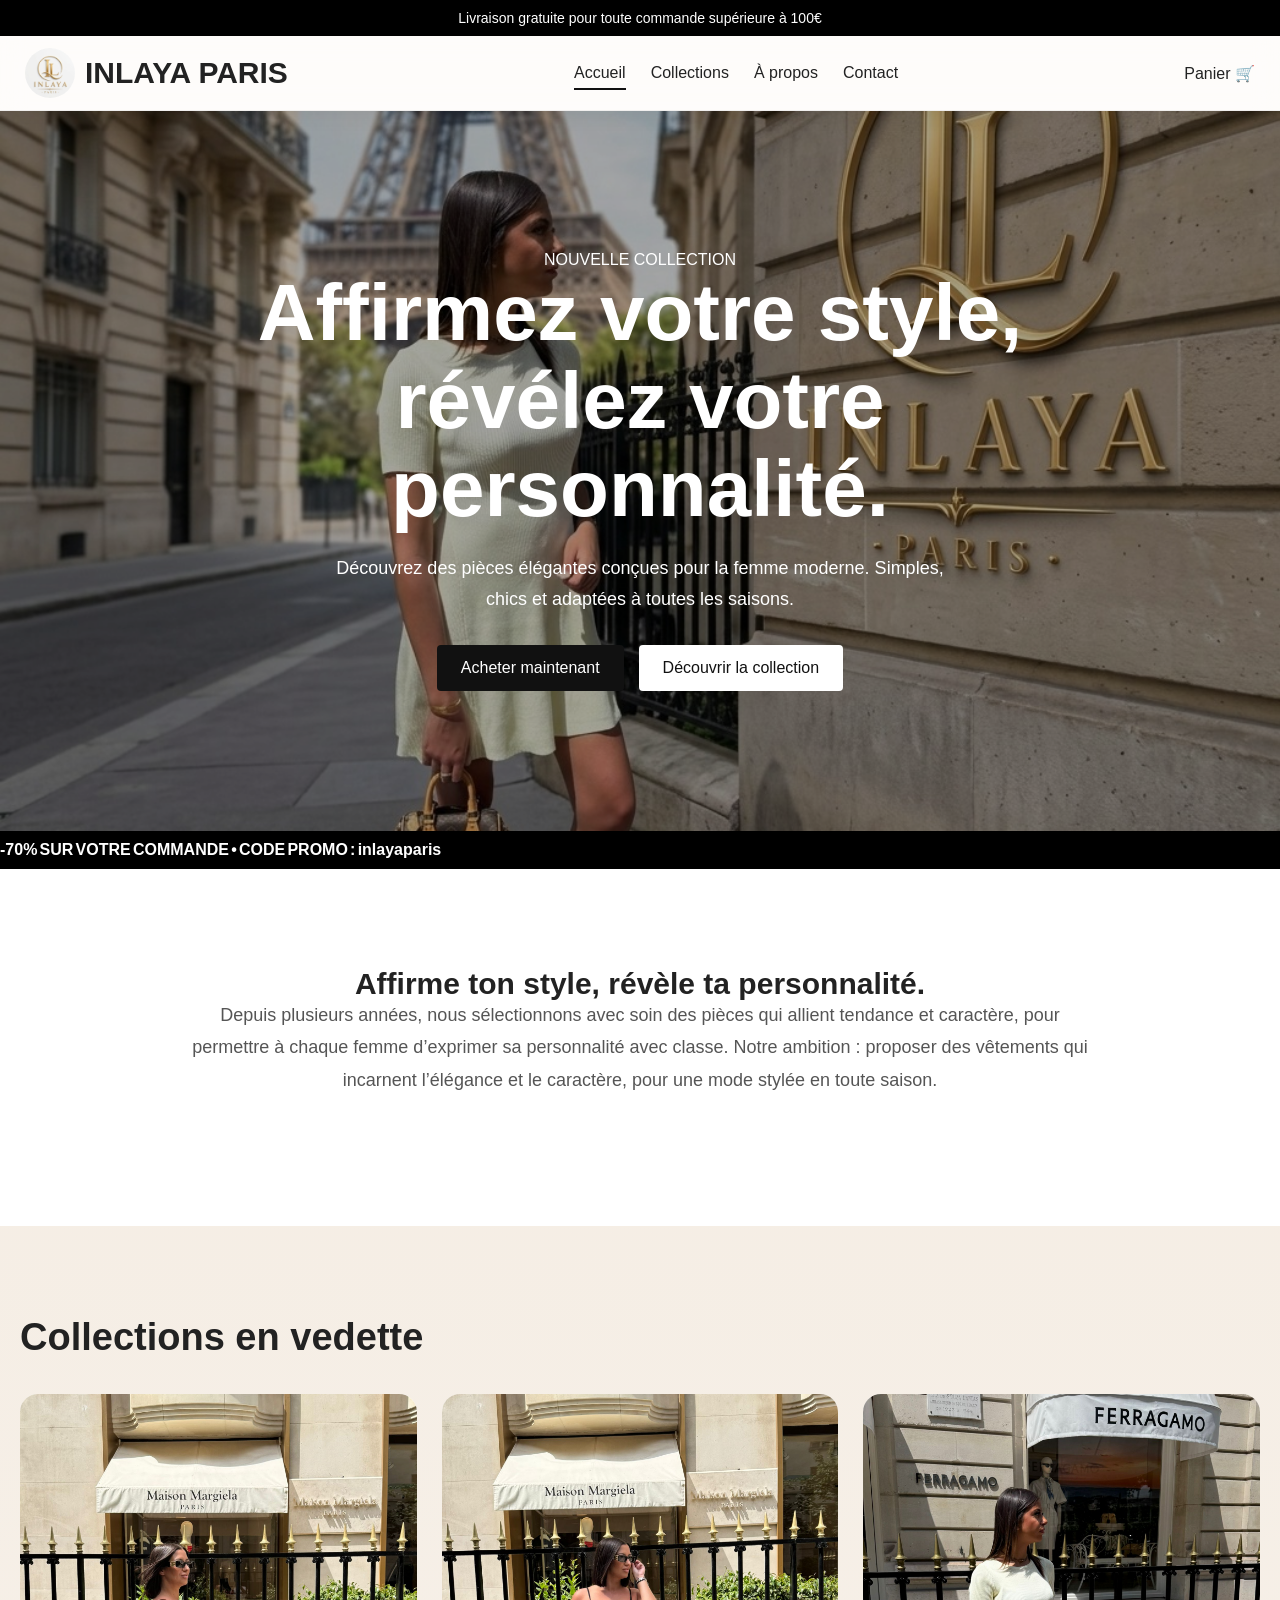
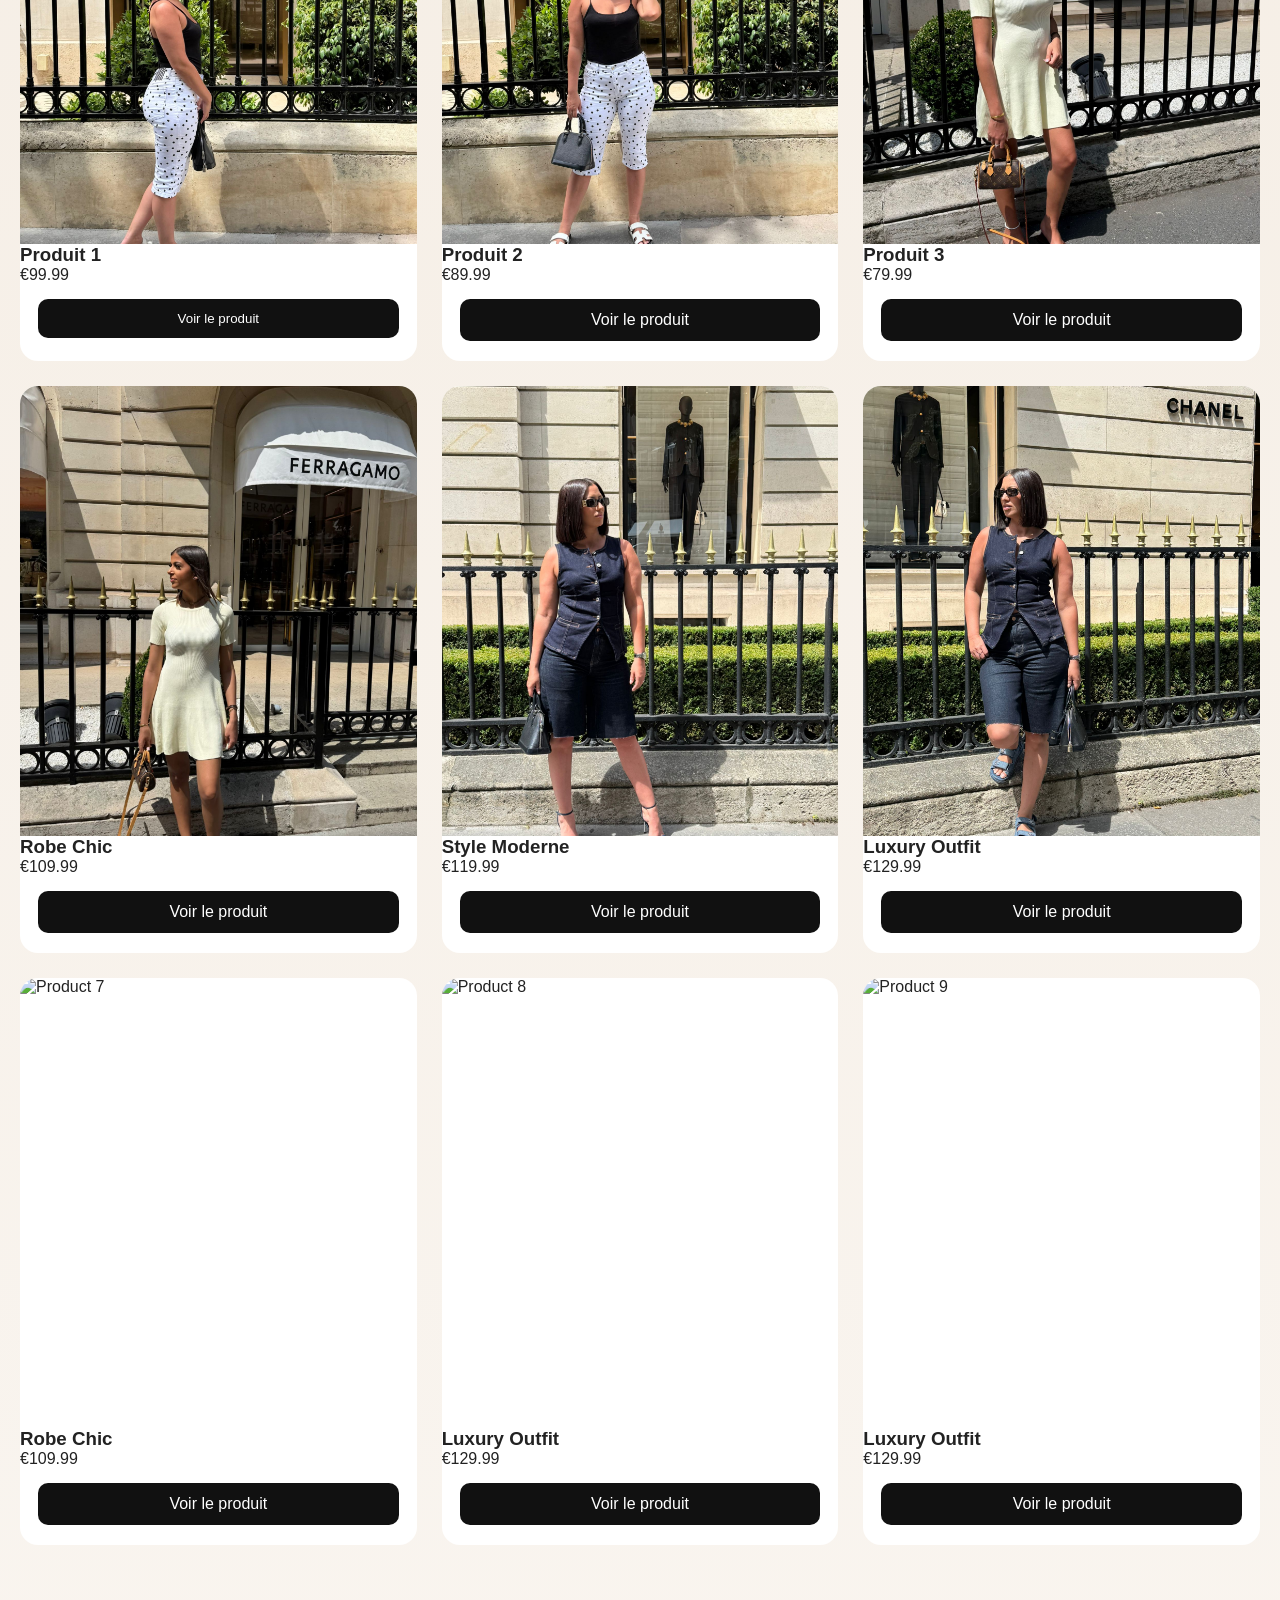
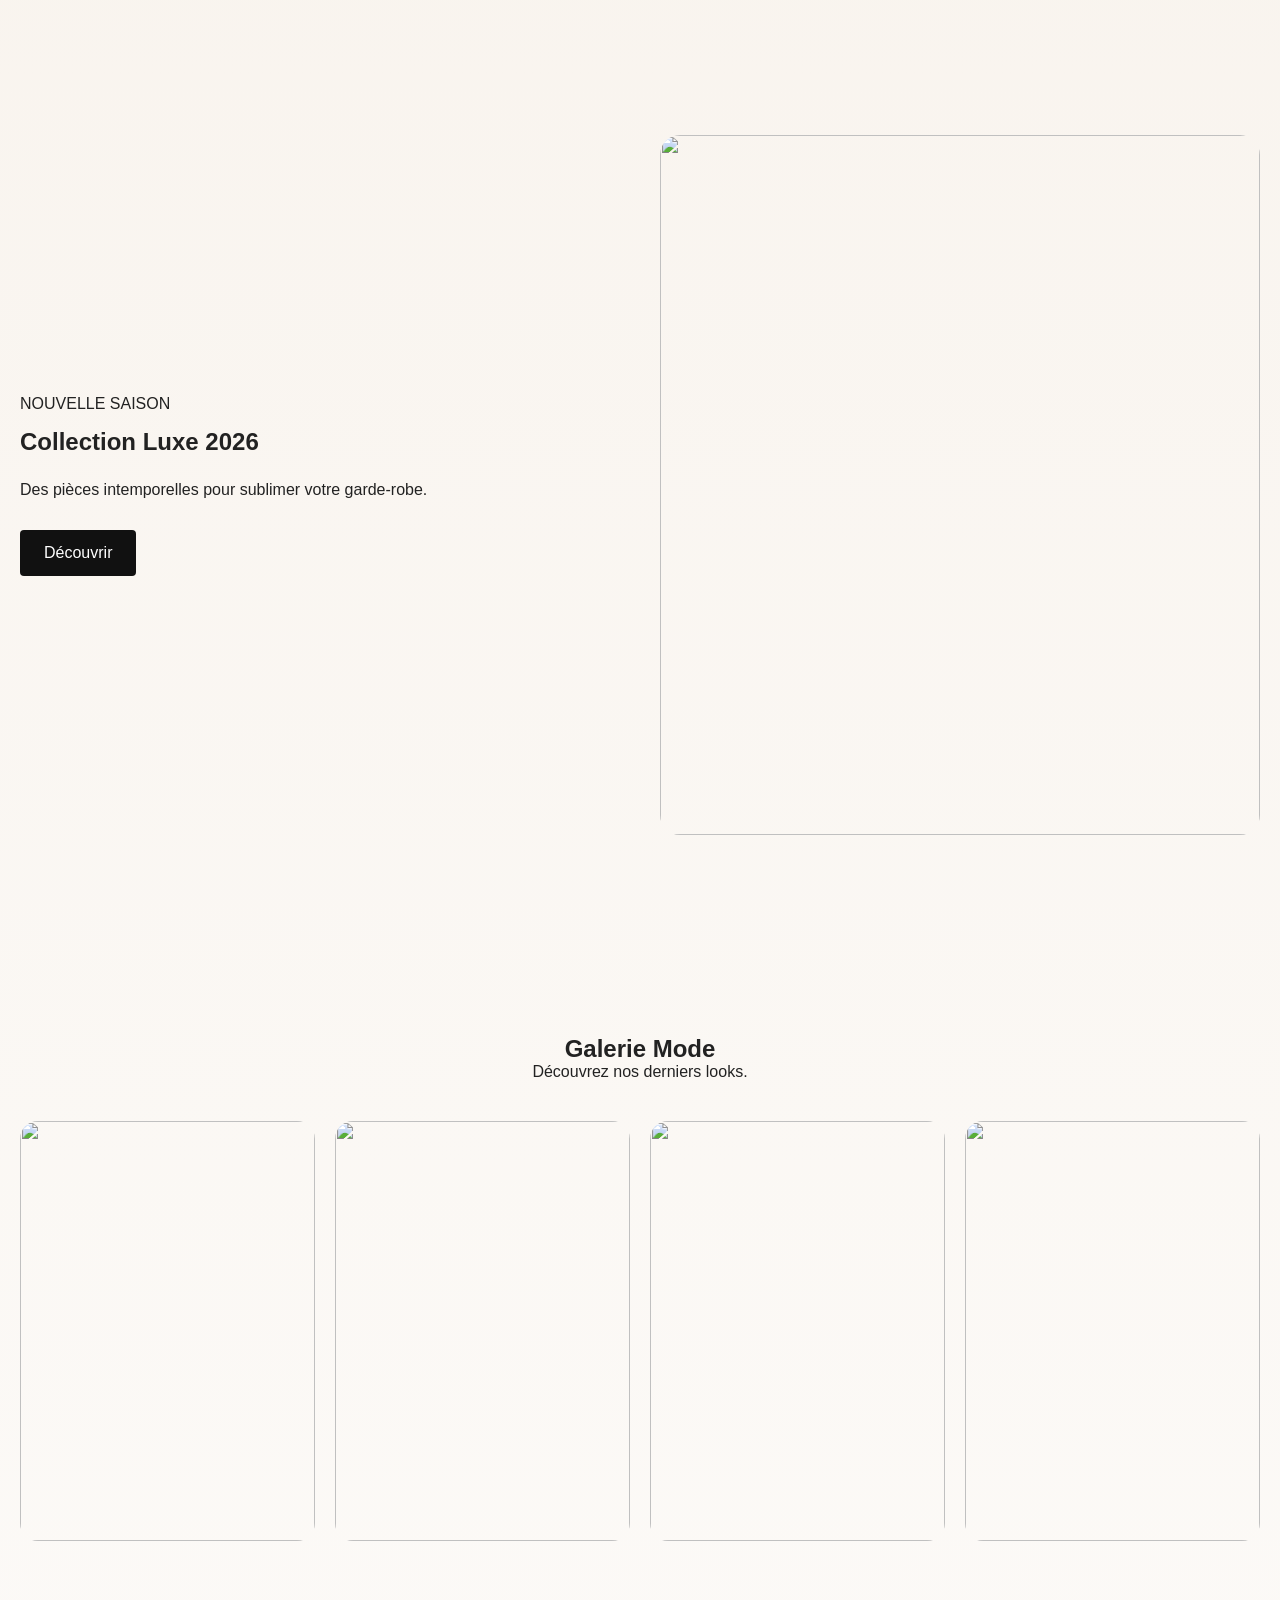
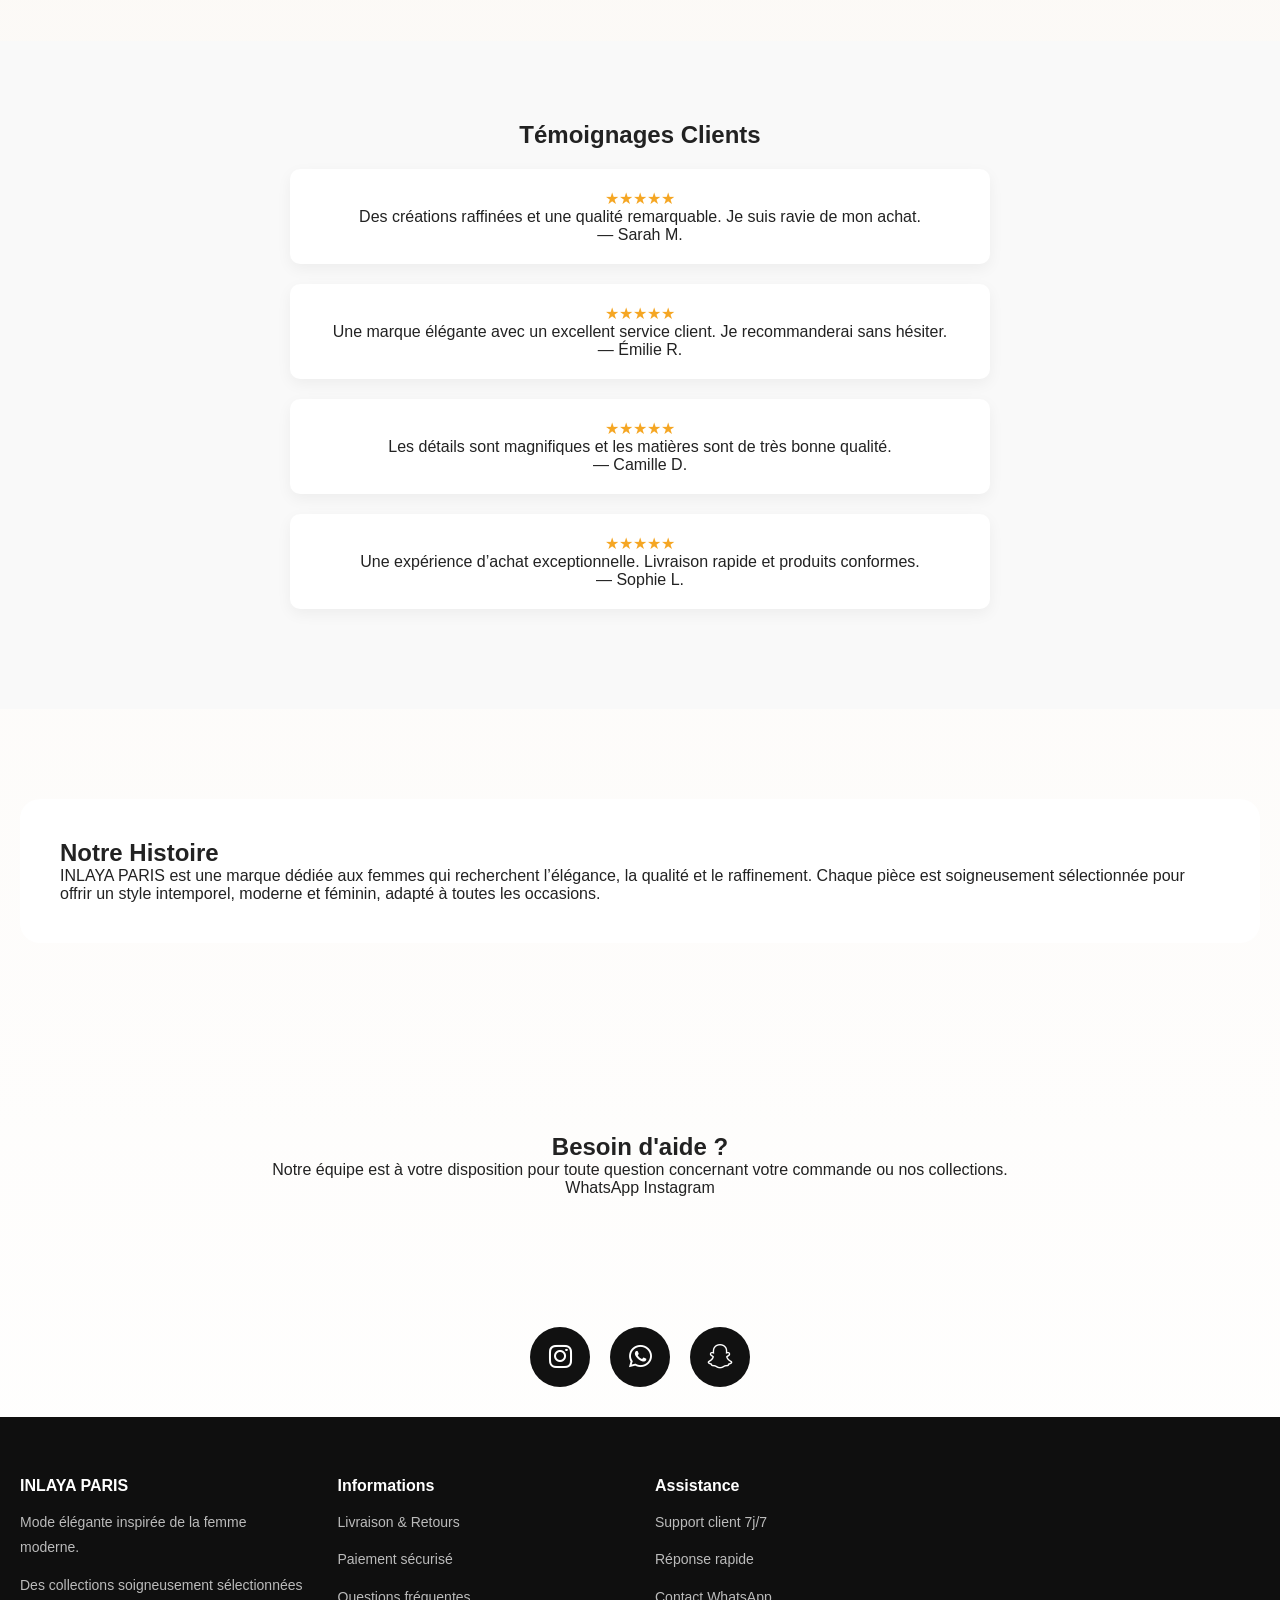
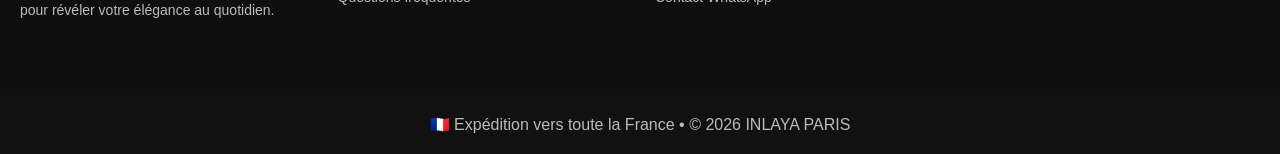
==== commit a09574c0: "update" ====
--- a/index.html
+++ b/index.html
@@ -95,7 +95,7 @@
             </a>
 
             <a href="#products" class="btn btn-light">
-                Voir la collection
+                Découvrir la collection
             </a>
 
         </div>
@@ -144,17 +144,11 @@
     <div class="grid-3">
 
    <article class="card">
-  <div class="product-slider">
-    <img src="images/product-1.jpeg" alt="Produit 1 - vue 1" class="active">
-    <img src="images/product-1b.jpeg" alt="Produit 1 - vue 2">
-    <button class="prev">◀</button>
-    <button class="next">▶</button>
-  </div>
-
-  <h3>Produit 1</h3>
-  <p>€99.99</p>
-  <a href="product.html" class="product-btn">Voir le produit</a>
-</article>
+        <img src="images/product-1.jpeg" alt="">
+        <h3>Produit 1</h3>
+        <p>€99.99</p>
+        <button>Voir le produit</button>
+    </article>
 
 </a>
     </article>
@@ -200,6 +194,36 @@
     <!-- PRODUCT 6 -->
     <article class="card">
         <img src="images/product-6.jpeg" alt="Product 6">
+        <h3>Luxury Outfit</h3>
+        <p>€129.99</p>
+        <a href="product.html" class="product-btn">
+    Voir le produit
+</a>
+    </article>
+
+    <!-- PRODUCT 7 -->
+    <article class="card">
+        <img src="images/product-7.jpeg" alt="Product 7">
+        <h3>Robe Chic</h3>
+        <p>€109.99</p>
+        <a href="product.html" class="product-btn">
+    Voir le produit
+</a>
+    </article>
+
+    <!-- PRODUCT 8 -->
+    <article class="card">
+        <img src="images/product-8.jpeg" alt="Product 8">
+        <h3>Luxury Outfit</h3>
+        <p>€129.99</p>
+        <a href="product.html" class="product-btn">
+    Voir le produit
+</a>
+    </article>
+
+    <!-- PRODUCT 9 -->
+    <article class="card">
+        <img src="images/product-9.jpeg" alt="Product 9">
         <h3>Luxury Outfit</h3>
         <p>€129.99</p>
         <a href="product.html" class="product-btn">
--- a/style.css
+++ b/style.css
@@ -851,4 +851,61 @@
         flex-direction:column;
     }
 
+}
+
+
+
+.slider {
+  position: relative;
+  width: 100%;
+  height: 350px;
+  overflow: hidden;
+}
+
+
+.slider {
+    position: relative;
+    width: 100%;
+    max-width: 450px;
+    height: 450px;
+    overflow: hidden;
+}
+
+.slider img {
+    position: absolute;
+    width: 100%;
+    height: 100%;
+    object-fit: cover;
+    opacity: 0;
+    transition: 0.4s ease;
+}
+
+.slider img.active {
+    opacity: 1;
+}
+
+.slider button {
+    position: absolute;
+    top: 50%;
+    transform: translateY(-50%);
+    background: rgba(0,0,0,0.5);
+    color: white;
+    border: none;
+    padding: 10px;
+    cursor: pointer;
+    z-index: 10;
+}
+
+.prev { left: 10px; }
+.next { right: 10px; }
+
+.quantity-box {
+    display: flex;
+    gap: 10px;
+    align-items: center;
+}
+
+.quantity-box button {
+    padding: 5px 10px;
+    cursor: pointer;
 }
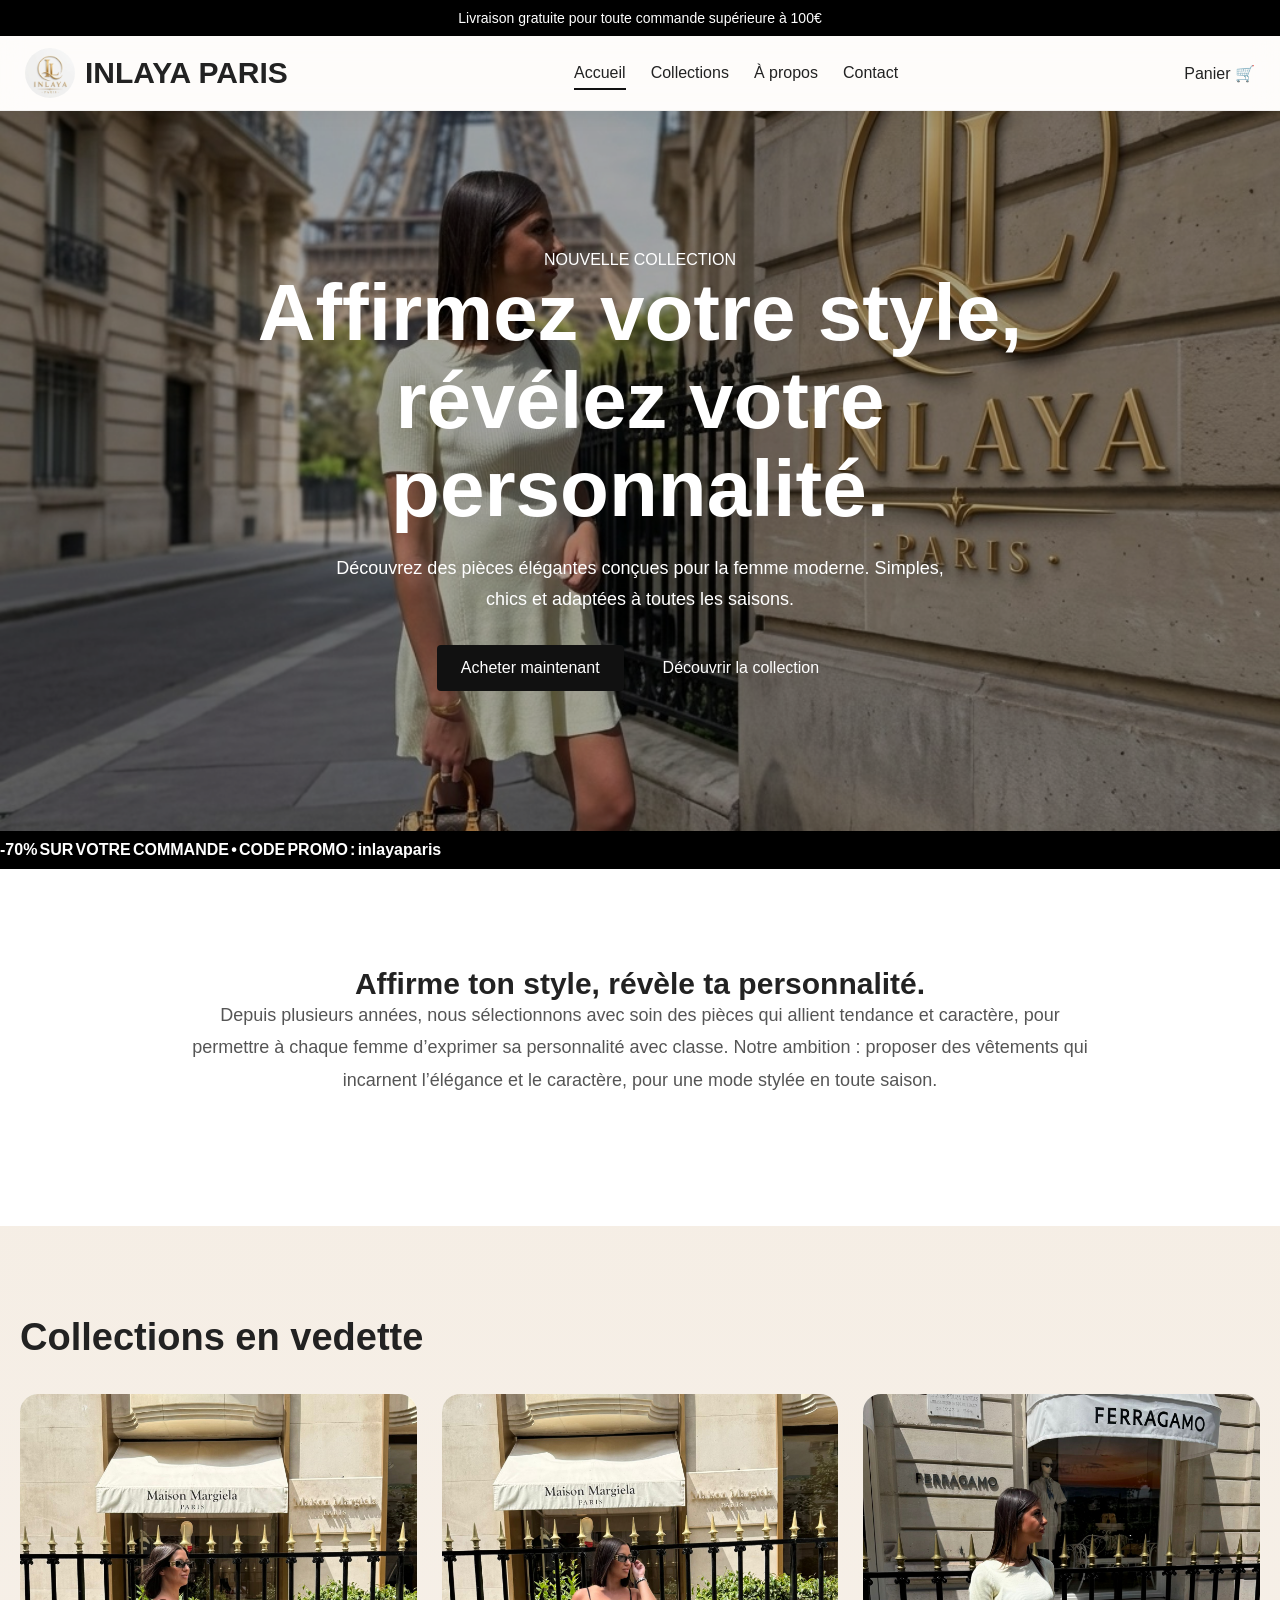
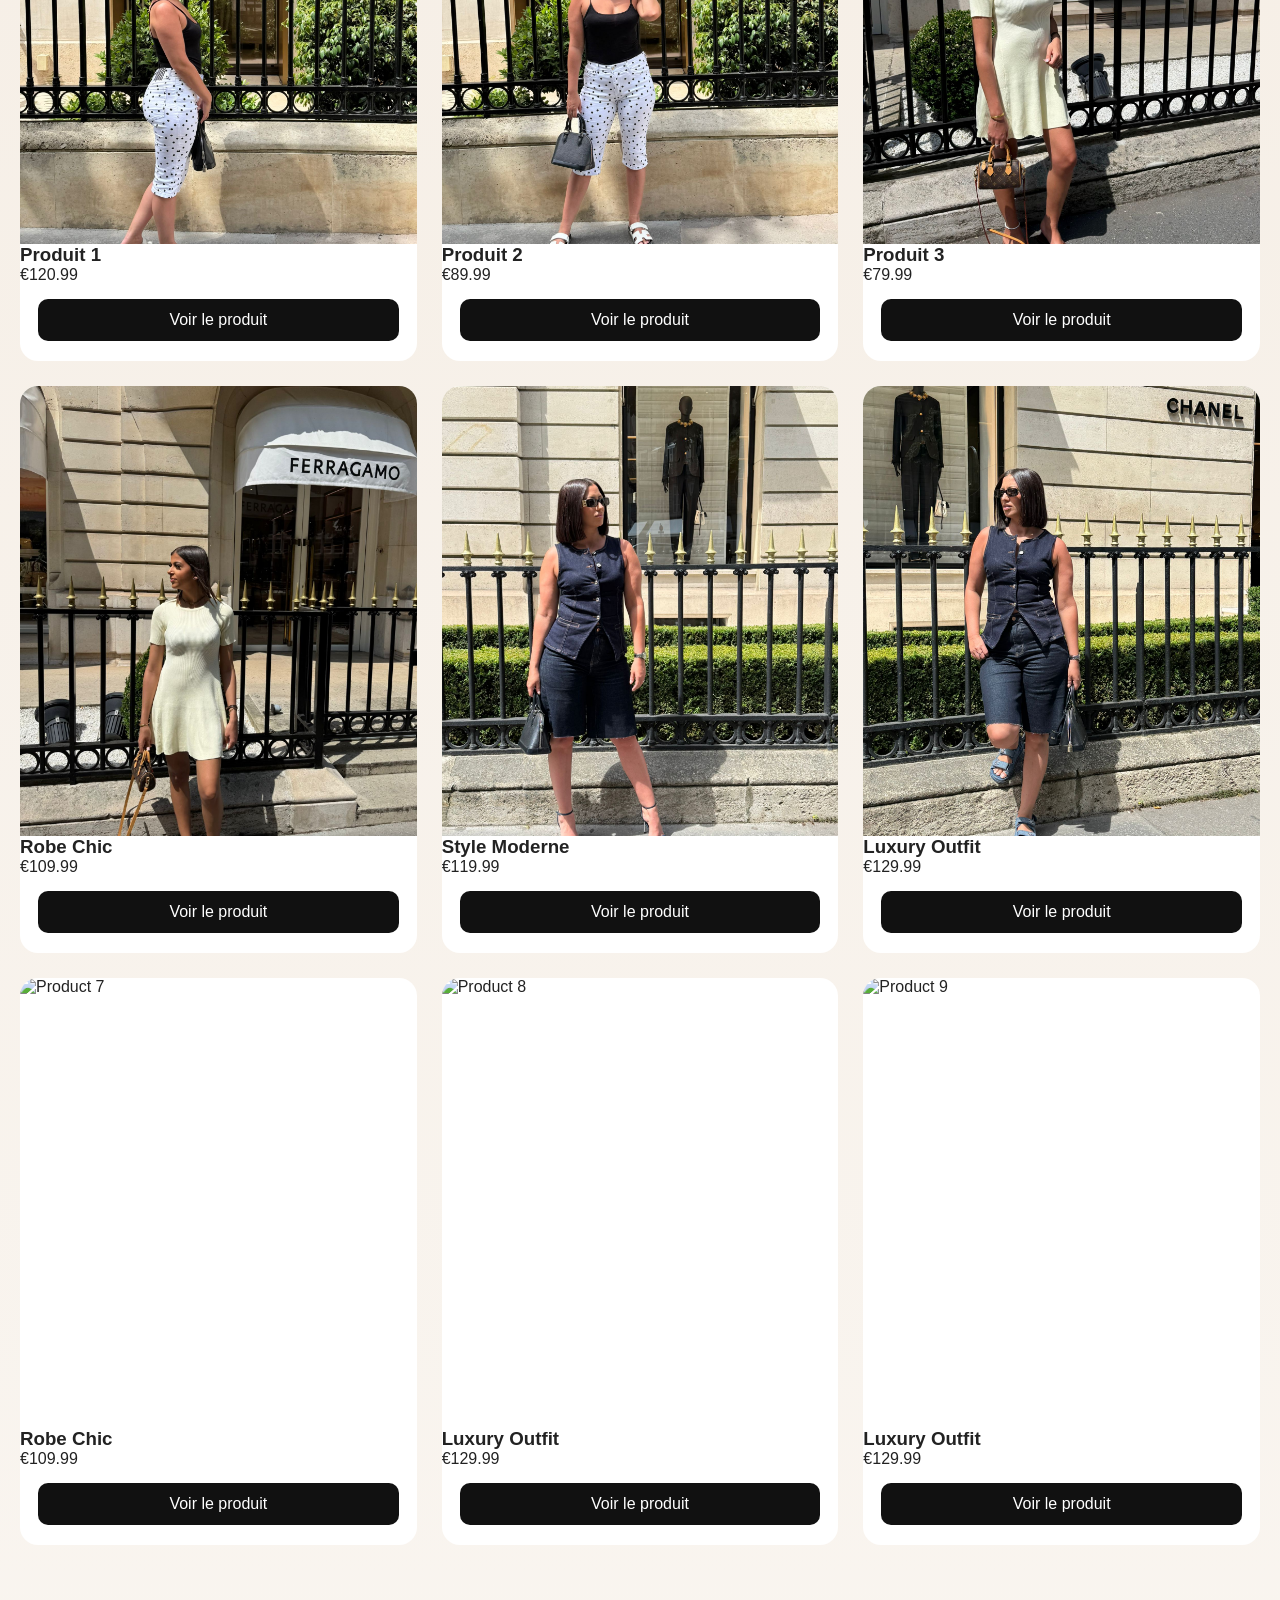
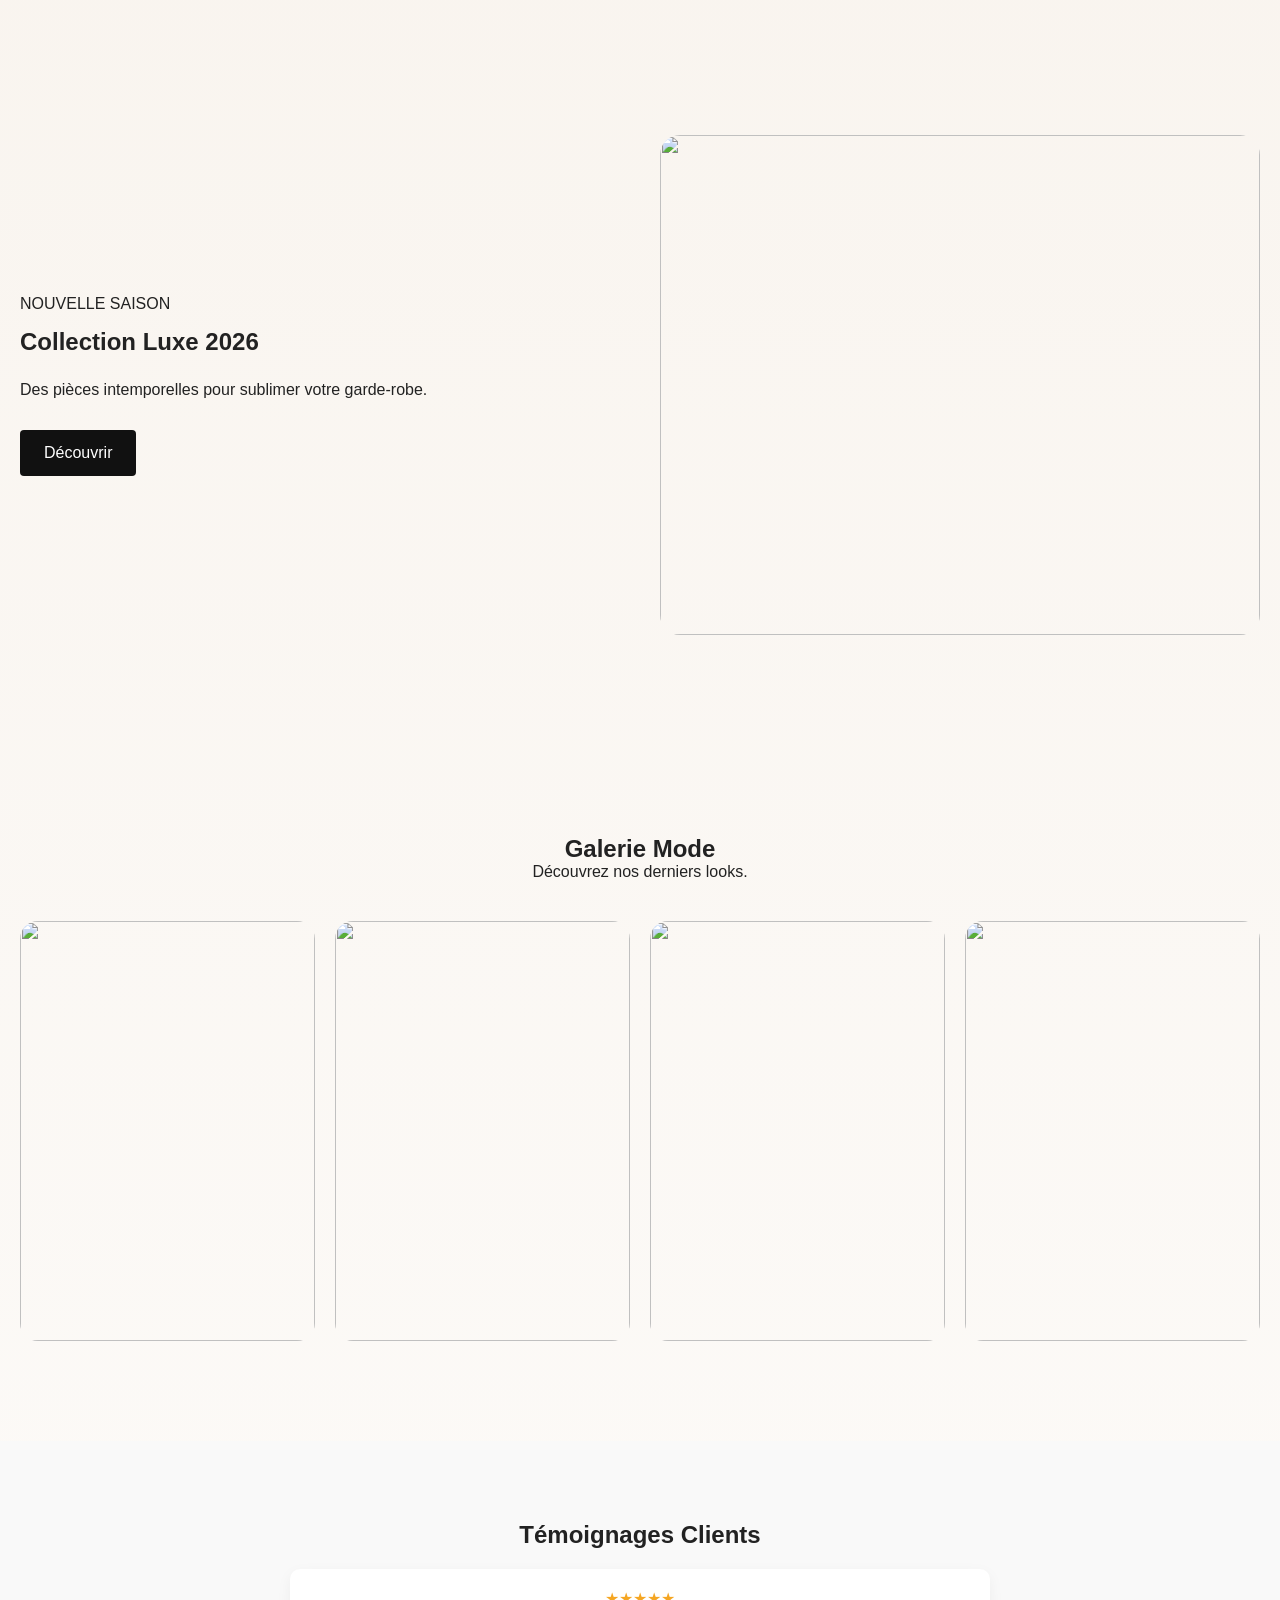
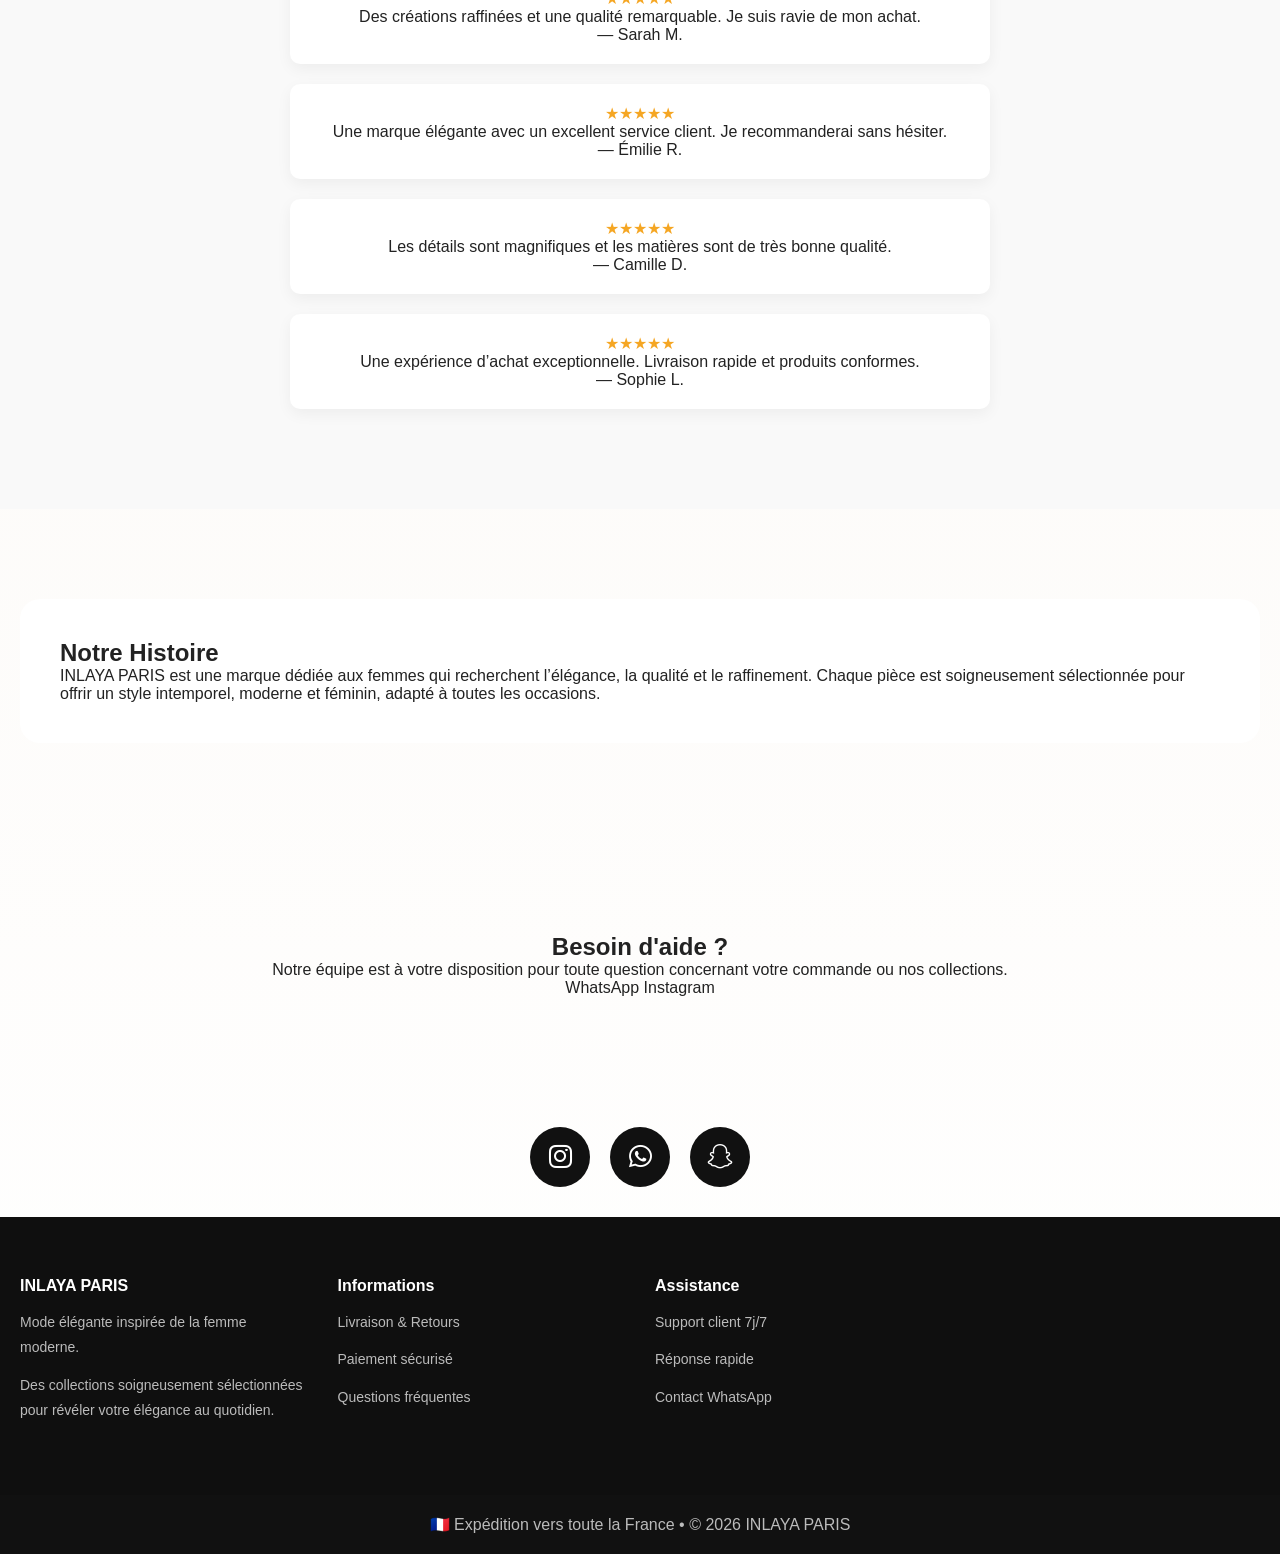
==== commit 83392f0c: "update" ====
--- a/index.html
+++ b/index.html
@@ -142,14 +142,15 @@
     </div>
 
     <div class="grid-3">
+    
+    </article>
 
    <article class="card">
         <img src="images/product-1.jpeg" alt="">
         <h3>Produit 1</h3>
-        <p>€99.99</p>
-        <button>Voir le produit</button>
-    </article>
-
+        <p>€120.99</p>
+        <a href="product.html?id=1" class="product-btn">
+    Voir le produit    
 </a>
     </article>
 
@@ -157,7 +158,7 @@
         <img src="images/product-2.jpeg" alt="">
         <h3>Produit 2</h3>
         <p>€89.99</p>
-        <a href="product.html" class="product-btn">
+        <a href="product.html?id=2" class="product-btn">
     Voir le produit
 </a>
     </article>
@@ -166,7 +167,7 @@
         <img src="images/product-3.jpeg" alt="">
         <h3>Produit 3</h3>
         <p>€79.99</p>
-        <a href="product.html" class="product-btn">
+        <a href="product.html?id=3" class="product-btn">
     Voir le produit
 </a>
     </article>
@@ -176,7 +177,7 @@
         <img src="images/product-4.jpeg" alt="Product 4">
         <h3>Robe Chic</h3>
         <p>€109.99</p>
-        <a href="product.html" class="product-btn">
+        <a href="product.html?id=4" class="product-btn">
     Voir le produit
 </a>
     </article>
@@ -186,7 +187,7 @@
         <img src="images/product-5.jpeg" alt="Product 5">
         <h3>Style Moderne</h3>
         <p>€119.99</p>
-        <a href="product.html" class="product-btn">
+        <a href="product.html?id=5" class="product-btn">
     Voir le produit
 </a>
     </article>
@@ -196,7 +197,7 @@
         <img src="images/product-6.jpeg" alt="Product 6">
         <h3>Luxury Outfit</h3>
         <p>€129.99</p>
-        <a href="product.html" class="product-btn">
+        <a href="product.html?id=6" class="product-btn">
     Voir le produit
 </a>
     </article>
@@ -206,7 +207,7 @@
         <img src="images/product-7.jpeg" alt="Product 7">
         <h3>Robe Chic</h3>
         <p>€109.99</p>
-        <a href="product.html" class="product-btn">
+        <a href="product.html?id=7" class="product-btn">
     Voir le produit
 </a>
     </article>
@@ -216,7 +217,7 @@
         <img src="images/product-8.jpeg" alt="Product 8">
         <h3>Luxury Outfit</h3>
         <p>€129.99</p>
-        <a href="product.html" class="product-btn">
+        <a href="product.html?id=8" class="product-btn">
     Voir le produit
 </a>
     </article>
@@ -226,7 +227,7 @@
         <img src="images/product-9.jpeg" alt="Product 9">
         <h3>Luxury Outfit</h3>
         <p>€129.99</p>
-        <a href="product.html" class="product-btn">
+        <a href="product.html?id=9" class="product-btn">
     Voir le produit
 </a>
     </article>
--- a/style.css
+++ b/style.css
@@ -183,15 +183,15 @@
     color:white;
 }
 
-.btn-light{
-    background:white;
+.btn-beige{
+    background:#d4b996;
     color:#111;
 }
 
-.btn:hover{
-    transform:translateY(-3px);
-    opacity:0.9;
-}
+.btn-beige:hover{
+    background:#c7a97f;
+}
+
 
 /* FEATURED */
 .featured{
@@ -299,7 +299,7 @@
 }
 
 .lookbook-image img{
-    height:700px;
+    height:500px; 
     object-fit:cover;
     border-radius:20px;
 }
